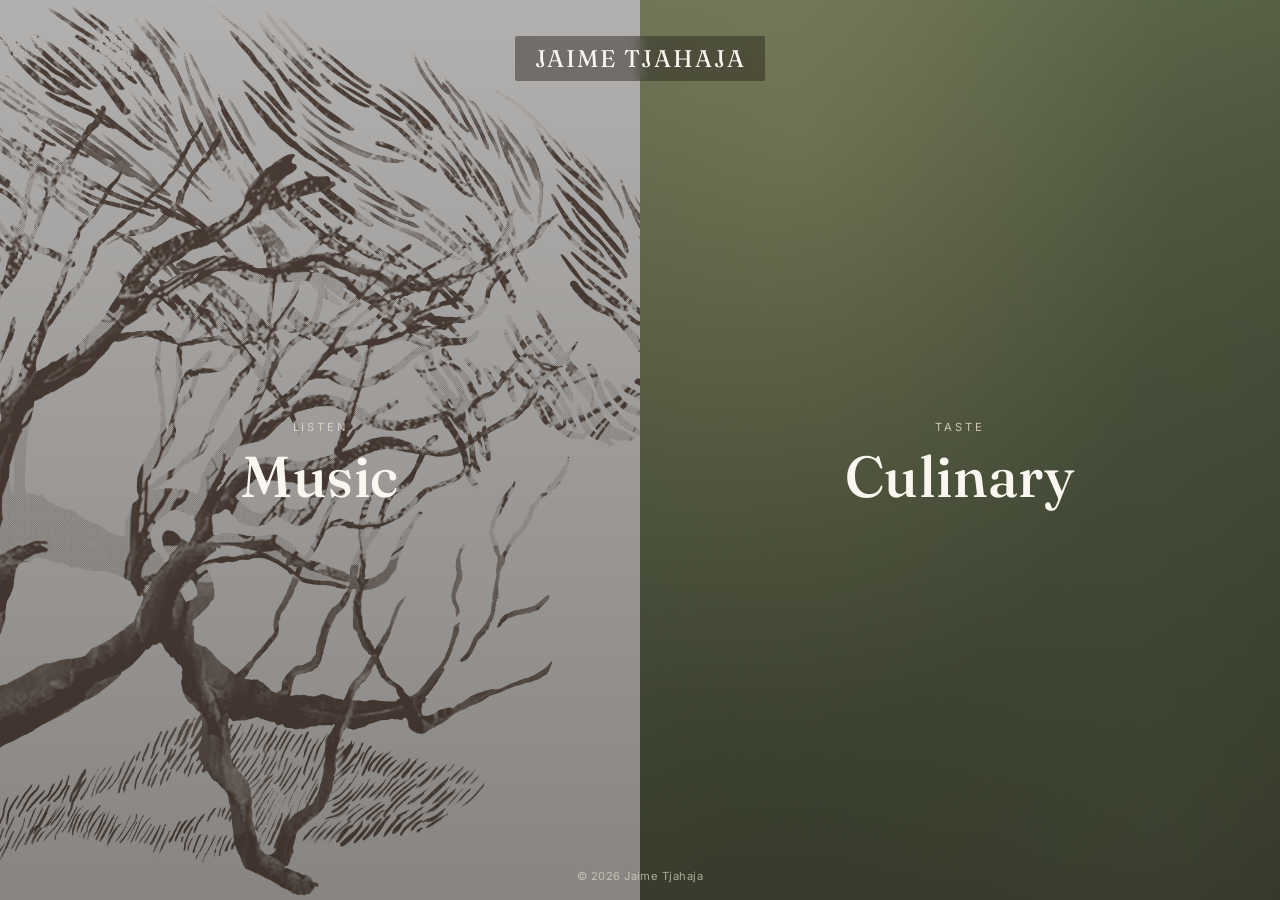
==== index.html @ c0309c94 "Add files via upload" ====
<!DOCTYPE html>
<html lang="en">
<head>
<meta charset="UTF-8">
<meta name="viewport" content="width=device-width, initial-scale=1.0">
<title>Jaime Tjahaja</title>
<meta name="description" content="Jaime Tjahaja — music and culinary work.">
<link rel="preconnect" href="https://fonts.googleapis.com">
<link rel="preconnect" href="https://fonts.gstatic.com" crossorigin>
<link href="https://fonts.googleapis.com/css2?family=Fraunces:opsz,wght@9..144,300;9..144,400;9..144,500;9..144,600&family=Inter:wght@400;500&display=swap" rel="stylesheet">
<link rel="stylesheet" href="assets/style.css">
</head>
<body class="landing">

  <header class="landing-name">
    <h1>Jaime Tjahaja</h1>
  </header>

  <main class="split">
    <a class="split-half music-half" href="music/index.html">
      <img src="images/single-artwork.jpg" alt="" class="split-bg">
      <div class="split-scrim"></div>
      <span class="split-label">
        <span class="split-eyebrow">Listen</span>
        <span class="split-title">Music</span>
      </span>
    </a>

    <a class="split-half culinary-half" href="culinary/index.html">
      <div class="split-bg split-bg-placeholder"></div>
      <div class="split-scrim"></div>
      <span class="split-label">
        <span class="split-eyebrow">Taste</span>
        <span class="split-title">Culinary</span>
      </span>
    </a>
  </main>

  <footer class="landing-footer">
    <span>&copy; 2026 Jaime Tjahaja</span>
  </footer>

</body>
</html>
---- assets/style.css ----
/* ============================================
   Jaime Tjahaja — shared design tokens
   ============================================ */

:root {
  /* Core palette — drawn from the single artwork's sepia ink-wash */
  --umber-deep: #3D332B;
  --umber-mid: #5C4F42;
  --parchment: #EDE7DC;
  --parchment-warm: #E4DBC8;
  --rust: #9C6B4A;
  --rust-bright: #B57A52;

  /* Culinary accent — fresh, warm-neutral counterpoint */
  --sage: #5C6B4E;
  --sage-bright: #748061;
  --cream: #F4F1E8;

  --ink: #25201B;
  --paper: #FAF7F0;

  --font-display: "Fraunces", Georgia, serif;
  --font-body: "Inter", -apple-system, sans-serif;

  --ease: cubic-bezier(0.22, 1, 0.36, 1);
}

* { box-sizing: border-box; }

html { scroll-behavior: smooth; }

body {
  margin: 0;
  font-family: var(--font-body);
  color: var(--ink);
  background: var(--paper);
  -webkit-font-smoothing: antialiased;
}

a { color: inherit; text-decoration: none; }

img { max-width: 100%; display: block; }

/* ============================================
   Landing page — split layout
   ============================================ */

body.landing {
  height: 100vh;
  overflow: hidden;
  display: flex;
  flex-direction: column;
}

.landing-name {
  position: absolute;
  top: 0;
  left: 0;
  right: 0;
  z-index: 10;
  text-align: center;
  padding: 2.25rem 1rem 0;
  pointer-events: none;
}

.landing-name h1 {
  font-family: var(--font-display);
  font-weight: 400;
  font-size: clamp(1.1rem, 2.4vw, 1.5rem);
  letter-spacing: 0.08em;
  color: var(--paper);
  text-transform: uppercase;
  margin: 0;
  display: inline-block;
  padding: 0.5rem 1.25rem;
  background: rgba(37, 32, 27, 0.45);
  backdrop-filter: blur(6px);
  border-radius: 2px;
}

.split {
  flex: 1;
  display: flex;
  min-height: 0;
}

.split-half {
  position: relative;
  flex: 1;
  overflow: hidden;
  display: flex;
  align-items: center;
  justify-content: center;
  transition: flex 0.6s var(--ease);
}

.split-half:hover { flex: 1.15; }

.split-bg {
  position: absolute;
  inset: 0;
  width: 100%;
  height: 100%;
  object-fit: cover;
  transform: scale(1.02);
  transition: transform 0.8s var(--ease);
}

.split-bg-placeholder {
  background:
    radial-gradient(ellipse at 25% 15%, rgba(180, 168, 120, 0.35), transparent 55%),
    radial-gradient(ellipse at 80% 90%, rgba(92, 107, 78, 0.5), transparent 60%),
    linear-gradient(150deg, #707F5C 0%, #4F5C40 55%, #353E2A 100%);
}

.split-half:hover .split-bg { transform: scale(1.08); }

.split-scrim {
  position: absolute;
  inset: 0;
}

.music-half .split-scrim {
  background: linear-gradient(180deg, rgba(37,32,27,0.35) 0%, rgba(37,32,27,0.55) 100%);
}

.culinary-half .split-scrim {
  background: linear-gradient(180deg, rgba(37,32,27,0.15) 0%, rgba(37,32,27,0.45) 100%);
}

.split-label {
  position: relative;
  z-index: 2;
  display: flex;
  flex-direction: column;
  align-items: center;
  gap: 0.4rem;
  margin-top: 2rem;
}

.split-eyebrow {
  font-family: var(--font-body);
  font-size: 0.7rem;
  letter-spacing: 0.25em;
  text-transform: uppercase;
  color: var(--parchment-warm);
  opacity: 0.85;
}

.split-title {
  font-family: var(--font-display);
  font-size: clamp(2rem, 6vw, 3.6rem);
  font-weight: 500;
  color: var(--paper);
  letter-spacing: 0.01em;
}

.landing-footer {
  position: absolute;
  bottom: 0;
  left: 0;
  right: 0;
  z-index: 10;
  text-align: center;
  padding: 1rem;
  pointer-events: none;
}

.landing-footer span {
  font-size: 0.7rem;
  color: var(--parchment-warm);
  opacity: 0.7;
  letter-spacing: 0.04em;
}

@media (max-width: 720px) {
  body.landing { height: auto; min-height: 100vh; overflow: visible; }
  .split { flex-direction: column; }
  .split-half:hover { flex: 1; }
  .landing-name { position: relative; padding: 1.5rem 1rem 0.5rem; background: var(--umber-deep); }
  .landing-name h1 { color: var(--parchment); text-shadow: none; }
  .split-half { min-height: 50vh; }
}

/* ============================================
   Section pages (music / culinary) — shared chrome
   ============================================ */

.site-nav {
  display: flex;
  align-items: center;
  justify-content: space-between;
  padding: 1.5rem 2rem;
  position: sticky;
  top: 0;
  z-index: 100;
}

.site-nav .nav-name {
  font-family: var(--font-display);
  font-size: 1rem;
  letter-spacing: 0.06em;
  text-transform: uppercase;
}

.site-nav .nav-links {
  display: flex;
  gap: 1.75rem;
  font-size: 0.85rem;
  letter-spacing: 0.04em;
}

.site-nav .nav-links a {
  opacity: 0.75;
  transition: opacity 0.2s;
  padding-bottom: 2px;
  border-bottom: 1px solid transparent;
}

.site-nav .nav-links a:hover,
.site-nav .nav-links a.active {
  opacity: 1;
  border-bottom-color: currentColor;
}

.section-footer {
  text-align: center;
  padding: 3rem 1rem 2rem;
  font-size: 0.75rem;
  opacity: 0.55;
  letter-spacing: 0.03em;
}

/* ---- Music theme (dark, atmospheric) ---- */

.theme-music {
  background: var(--umber-deep);
  color: var(--parchment);
}

.theme-music .site-nav {
  background: rgba(61, 51, 43, 0.92);
  backdrop-filter: blur(8px);
  border-bottom: 1px solid rgba(237, 231, 220, 0.1);
}

.theme-music .nav-name,
.theme-music .nav-links a { color: var(--parchment); }

.theme-music a.cta,
.theme-music button.cta {
  background: var(--rust);
  color: var(--parchment);
}

/* ---- Culinary theme (bright, clean) ---- */

.theme-culinary {
  background: var(--cream);
  color: var(--ink);
}

.theme-culinary .site-nav {
  background: rgba(244, 241, 232, 0.92);
  backdrop-filter: blur(8px);
  border-bottom: 1px solid rgba(37, 32, 27, 0.08);
}

.theme-culinary .nav-name,
.theme-culinary .nav-links a { color: var(--ink); }

.theme-culinary a.cta,
.theme-culinary button.cta {
  background: var(--sage);
  color: var(--cream);
}

/* ---- Shared component basics ---- */

.cta {
  display: inline-block;
  padding: 0.85rem 1.75rem;
  border-radius: 2px;
  font-size: 0.85rem;
  letter-spacing: 0.06em;
  text-transform: uppercase;
  border: none;
  cursor: pointer;
  transition: opacity 0.2s, transform 0.2s;
}

.cta:hover { opacity: 0.88; transform: translateY(-1px); }

.divider {
  width: 100%;
  height: 1px;
  margin: 0;
  border: none;
  opacity: 0.15;
}

.theme-music .divider { background: var(--parchment); }
.theme-culinary .divider { background: var(--ink); }
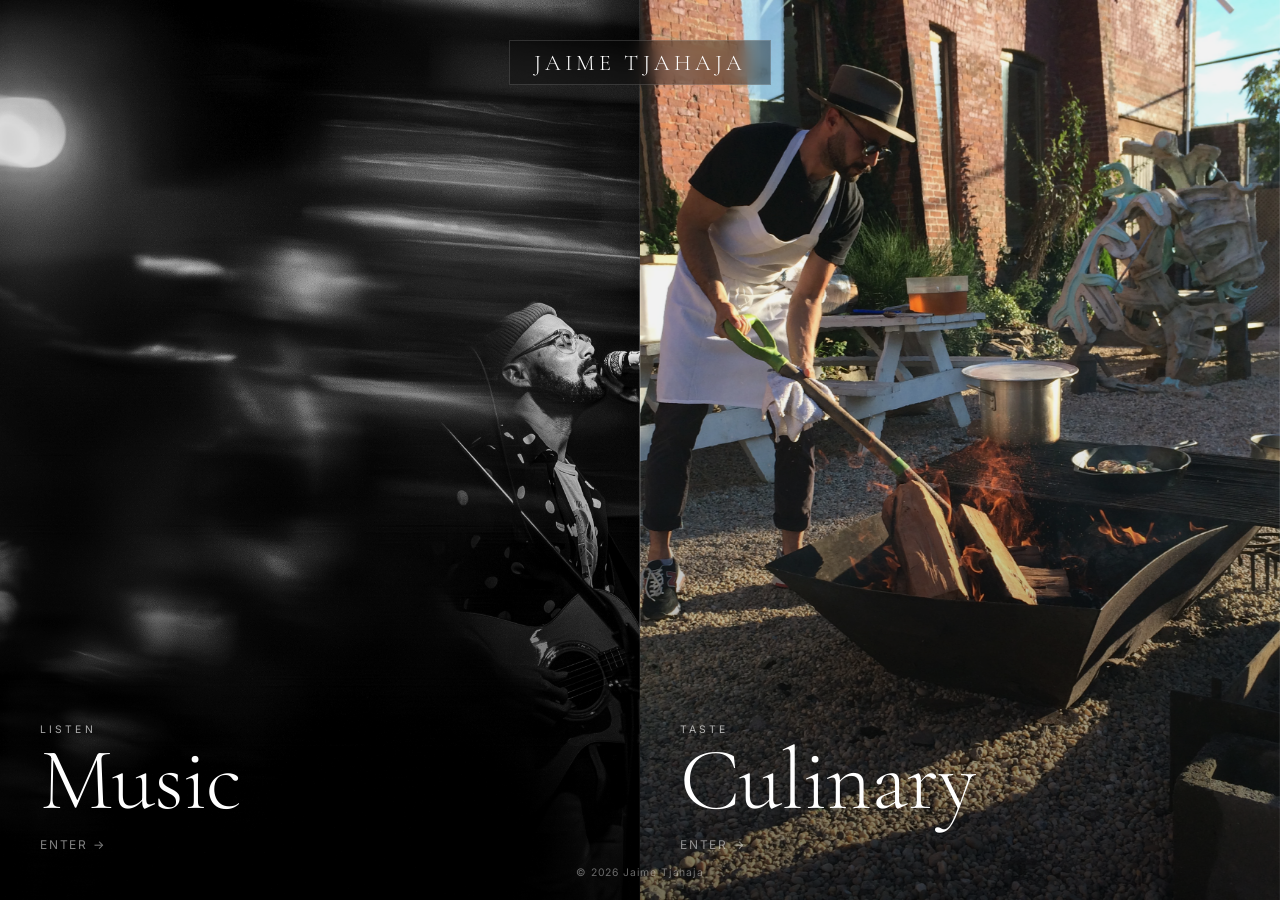
==== commit 49774d90: "Add files via upload" ====
--- a/index.html
+++ b/index.html
@@ -4,36 +4,37 @@
 <meta charset="UTF-8">
 <meta name="viewport" content="width=device-width, initial-scale=1.0">
 <title>Jaime Tjahaja</title>
-<meta name="description" content="Jaime Tjahaja — music and culinary work.">
-<link rel="preconnect" href="https://fonts.googleapis.com">
-<link rel="preconnect" href="https://fonts.gstatic.com" crossorigin>
-<link href="https://fonts.googleapis.com/css2?family=Fraunces:opsz,wght@9..144,300;9..144,400;9..144,500;9..144,600&family=Inter:wght@400;500&display=swap" rel="stylesheet">
+<meta name="description" content="Jaime Tjahaja — songwriter, multi-instrumentalist, and cook. Bay Area.">
 <link rel="stylesheet" href="assets/style.css">
 </head>
 <body class="landing">
 
-  <header class="landing-name">
+  <header class="landing-header">
     <h1>Jaime Tjahaja</h1>
   </header>
 
   <main class="split">
-    <a class="split-half music-half" href="music/index.html">
-      <img src="images/single-artwork.jpg" alt="" class="split-bg">
-      <div class="split-scrim"></div>
-      <span class="split-label">
-        <span class="split-eyebrow">Listen</span>
-        <span class="split-title">Music</span>
-      </span>
+    <a class="split-panel music-panel" href="music/index.html">
+      <img class="panel-bg" src="images/music/live-hero.jpg" alt="Jaime Tjahaja performing live">
+      <div class="panel-scrim"></div>
+      <div class="panel-label">
+        <span class="panel-eyebrow">Listen</span>
+        <span class="panel-title">Music</span>
+        <span class="panel-arrow">Enter &rarr;</span>
+      </div>
     </a>
 
-    <a class="split-half culinary-half" href="culinary/index.html">
-      <div class="split-bg split-bg-placeholder"></div>
-      <div class="split-scrim"></div>
-      <span class="split-label">
-        <span class="split-eyebrow">Taste</span>
-        <span class="split-title">Culinary</span>
-      </span>
+    <a class="split-panel culinary-panel" href="culinary/index.html">
+      <img class="panel-bg" src="images/culinary/fire-cook.jpg" alt="Jaime cooking over an open fire">
+      <div class="panel-scrim"></div>
+      <div class="panel-label">
+        <span class="panel-eyebrow">Taste</span>
+        <span class="panel-title">Culinary</span>
+        <span class="panel-arrow">Enter &rarr;</span>
+      </div>
     </a>
+
+    <div class="panel-divider"></div>
   </main>
 
   <footer class="landing-footer">
--- a/assets/style.css
+++ b/assets/style.css
@@ -1,303 +1,903 @@
 /* ============================================
-   Jaime Tjahaja — shared design tokens
+   Jaime Tjahaja v2 — Reseda-inspired design
+   White base · Bold type · Orange accent
    ============================================ */
 
+@import url('https://fonts.googleapis.com/css2?family=Cormorant+Garamond:ital,wght@0,300;0,400;0,500;0,600;1,300;1,400;1,500&family=Inter:wght@300;400;500&display=swap');
+
 :root {
-  /* Core palette — drawn from the single artwork's sepia ink-wash */
-  --umber-deep: #3D332B;
-  --umber-mid: #5C4F42;
-  --parchment: #EDE7DC;
-  --parchment-warm: #E4DBC8;
-  --rust: #9C6B4A;
-  --rust-bright: #B57A52;
-
-  /* Culinary accent — fresh, warm-neutral counterpoint */
-  --sage: #5C6B4E;
-  --sage-bright: #748061;
-  --cream: #F4F1E8;
-
-  --ink: #25201B;
-  --paper: #FAF7F0;
-
-  --font-display: "Fraunces", Georgia, serif;
-  --font-body: "Inter", -apple-system, sans-serif;
+  --white:   #FFFFFF;
+  --off-white: #F7F5F1;
+  --black:   #0A0A0A;
+  --grey-dark: #1C1C1C;
+  --grey-mid:  #5A5A5A;
+  --grey-light: #E8E6E2;
+  --orange:  #FF4E00;
+  --orange-dim: #CC3E00;
+
+  --font-display: 'Cormorant Garamond', Georgia, serif;
+  --font-body: 'Inter', -apple-system, sans-serif;
 
   --ease: cubic-bezier(0.22, 1, 0.36, 1);
-}
-
-* { box-sizing: border-box; }
-
+  --ease-in: cubic-bezier(0.4, 0, 1, 1);
+}
+
+*, *::before, *::after { box-sizing: border-box; margin: 0; padding: 0; }
 html { scroll-behavior: smooth; }
-
-body {
-  margin: 0;
-  font-family: var(--font-body);
-  color: var(--ink);
-  background: var(--paper);
-  -webkit-font-smoothing: antialiased;
-}
-
+body { font-family: var(--font-body); color: var(--black); background: var(--white); -webkit-font-smoothing: antialiased; }
 a { color: inherit; text-decoration: none; }
-
-img { max-width: 100%; display: block; }
+img { display: block; max-width: 100%; }
 
 /* ============================================
-   Landing page — split layout
+   LANDING — full-screen split
    ============================================ */
 
 body.landing {
-  height: 100vh;
-  overflow: hidden;
-  display: flex;
-  flex-direction: column;
-}
-
-.landing-name {
-  position: absolute;
-  top: 0;
-  left: 0;
-  right: 0;
-  z-index: 10;
-  text-align: center;
-  padding: 2.25rem 1rem 0;
-  pointer-events: none;
-}
-
-.landing-name h1 {
-  font-family: var(--font-display);
-  font-weight: 400;
-  font-size: clamp(1.1rem, 2.4vw, 1.5rem);
-  letter-spacing: 0.08em;
-  color: var(--paper);
-  text-transform: uppercase;
-  margin: 0;
-  display: inline-block;
-  padding: 0.5rem 1.25rem;
-  background: rgba(37, 32, 27, 0.45);
-  backdrop-filter: blur(6px);
-  border-radius: 2px;
-}
-
-.split {
-  flex: 1;
-  display: flex;
-  min-height: 0;
-}
-
-.split-half {
-  position: relative;
-  flex: 1;
-  overflow: hidden;
+  height: 100dvh;
+  display: grid;
+  grid-template-rows: auto 1fr auto;
+  overflow: hidden;
+}
+
+.landing-header {
+  position: absolute;
+  top: 0; left: 0; right: 0;
+  z-index: 20;
   display: flex;
   align-items: center;
   justify-content: center;
-  transition: flex 0.6s var(--ease);
-}
-
-.split-half:hover { flex: 1.15; }
-
-.split-bg {
-  position: absolute;
-  inset: 0;
-  width: 100%;
-  height: 100%;
+  padding: 2.5rem 2rem 0;
+  pointer-events: none;
+}
+
+.landing-header h1 {
+  font-family: var(--font-display);
+  font-weight: 300;
+  font-size: clamp(1.1rem, 2vw, 1.4rem);
+  letter-spacing: 0.18em;
+  text-transform: uppercase;
+  color: var(--white);
+  background: rgba(10,10,10,0.4);
+  backdrop-filter: blur(8px);
+  padding: 0.5rem 1.5rem;
+  border: 1px solid rgba(255,255,255,0.15);
+}
+
+.split {
+  display: grid;
+  grid-template-columns: 1fr 1fr;
+  height: 100dvh;
+}
+
+.split-panel {
+  position: relative;
+  overflow: hidden;
+  display: flex;
+  align-items: flex-end;
+  justify-content: flex-start;
+  cursor: pointer;
+  transition: flex 0.7s var(--ease);
+}
+
+.split-panel img.panel-bg {
+  position: absolute;
+  inset: 0;
+  width: 100%; height: 100%;
   object-fit: cover;
-  transform: scale(1.02);
-  transition: transform 0.8s var(--ease);
-}
-
-.split-bg-placeholder {
-  background:
-    radial-gradient(ellipse at 25% 15%, rgba(180, 168, 120, 0.35), transparent 55%),
-    radial-gradient(ellipse at 80% 90%, rgba(92, 107, 78, 0.5), transparent 60%),
-    linear-gradient(150deg, #707F5C 0%, #4F5C40 55%, #353E2A 100%);
-}
-
-.split-half:hover .split-bg { transform: scale(1.08); }
-
-.split-scrim {
-  position: absolute;
-  inset: 0;
-}
-
-.music-half .split-scrim {
-  background: linear-gradient(180deg, rgba(37,32,27,0.35) 0%, rgba(37,32,27,0.55) 100%);
-}
-
-.culinary-half .split-scrim {
-  background: linear-gradient(180deg, rgba(37,32,27,0.15) 0%, rgba(37,32,27,0.45) 100%);
-}
-
-.split-label {
+  transition: transform 0.9s var(--ease);
+  will-change: transform;
+}
+
+.split-panel:hover img.panel-bg { transform: scale(1.04); }
+
+.panel-scrim {
+  position: absolute;
+  inset: 0;
+  transition: opacity 0.4s;
+}
+
+.music-panel .panel-scrim {
+  background: linear-gradient(to top, rgba(0,0,0,0.75) 0%, rgba(0,0,0,0.1) 60%);
+}
+
+.culinary-panel .panel-scrim {
+  background: linear-gradient(to top, rgba(0,0,0,0.55) 0%, rgba(0,0,0,0.05) 55%);
+}
+
+.panel-label {
   position: relative;
   z-index: 2;
+  padding: 3rem 2.5rem;
   display: flex;
   flex-direction: column;
+  gap: 0.3rem;
+}
+
+.panel-eyebrow {
+  font-family: var(--font-body);
+  font-size: 0.65rem;
+  font-weight: 400;
+  letter-spacing: 0.3em;
+  text-transform: uppercase;
+  color: rgba(255,255,255,0.65);
+}
+
+.panel-title {
+  font-family: var(--font-display);
+  font-size: clamp(3rem, 7vw, 5.5rem);
+  font-weight: 300;
+  color: var(--white);
+  line-height: 0.9;
+  letter-spacing: -0.01em;
+  transition: color 0.3s;
+}
+
+.music-panel:hover .panel-title { color: var(--orange); }
+
+.panel-arrow {
+  font-size: 0.75rem;
+  color: rgba(255,255,255,0.5);
+  letter-spacing: 0.15em;
+  text-transform: uppercase;
+  margin-top: 0.75rem;
+  display: flex;
   align-items: center;
-  gap: 0.4rem;
-  margin-top: 2rem;
-}
-
-.split-eyebrow {
-  font-family: var(--font-body);
-  font-size: 0.7rem;
-  letter-spacing: 0.25em;
-  text-transform: uppercase;
-  color: var(--parchment-warm);
-  opacity: 0.85;
-}
-
-.split-title {
-  font-family: var(--font-display);
-  font-size: clamp(2rem, 6vw, 3.6rem);
-  font-weight: 500;
-  color: var(--paper);
-  letter-spacing: 0.01em;
+  gap: 0.5rem;
+  transition: gap 0.3s var(--ease), color 0.3s;
+}
+
+.split-panel:hover .panel-arrow {
+  gap: 0.9rem;
+  color: rgba(255,255,255,0.85);
+}
+
+.panel-divider {
+  position: absolute;
+  left: 50%;
+  top: 50%;
+  transform: translate(-50%, -50%);
+  z-index: 10;
+  width: 1px;
+  height: 40%;
+  background: rgba(255,255,255,0.25);
+  pointer-events: none;
 }
 
 .landing-footer {
   position: absolute;
-  bottom: 0;
-  left: 0;
-  right: 0;
-  z-index: 10;
+  bottom: 0; left: 0; right: 0;
+  z-index: 20;
   text-align: center;
-  padding: 1rem;
+  padding: 1.25rem;
   pointer-events: none;
 }
 
 .landing-footer span {
-  font-size: 0.7rem;
-  color: var(--parchment-warm);
-  opacity: 0.7;
-  letter-spacing: 0.04em;
-}
-
-@media (max-width: 720px) {
-  body.landing { height: auto; min-height: 100vh; overflow: visible; }
-  .split { flex-direction: column; }
-  .split-half:hover { flex: 1; }
-  .landing-name { position: relative; padding: 1.5rem 1rem 0.5rem; background: var(--umber-deep); }
-  .landing-name h1 { color: var(--parchment); text-shadow: none; }
-  .split-half { min-height: 50vh; }
+  font-size: 0.65rem;
+  letter-spacing: 0.08em;
+  color: rgba(255,255,255,0.4);
+}
+
+@media (max-width: 680px) {
+  body.landing { height: auto; min-height: 100dvh; overflow: auto; }
+  .split { grid-template-columns: 1fr; grid-template-rows: 50dvh 50dvh; height: 100dvh; }
+  .panel-divider { display: none; }
+  .landing-header { position: relative; background: var(--black); padding: 1.5rem 1rem; }
+  .landing-header h1 { background: none; border: none; font-size: 1rem; }
+  .panel-title { font-size: clamp(2.5rem, 12vw, 3.5rem); }
+  .panel-label { padding: 2rem 1.5rem; }
 }
 
 /* ============================================
-   Section pages (music / culinary) — shared chrome
+   SHARED NAV
    ============================================ */
 
 .site-nav {
-  display: flex;
-  align-items: center;
-  justify-content: space-between;
-  padding: 1.5rem 2rem;
   position: sticky;
   top: 0;
   z-index: 100;
-}
-
-.site-nav .nav-name {
-  font-family: var(--font-display);
-  font-size: 1rem;
-  letter-spacing: 0.06em;
-  text-transform: uppercase;
-}
-
-.site-nav .nav-links {
-  display: flex;
-  gap: 1.75rem;
-  font-size: 0.85rem;
-  letter-spacing: 0.04em;
-}
-
-.site-nav .nav-links a {
-  opacity: 0.75;
+  display: flex;
+  align-items: center;
+  justify-content: space-between;
+  padding: 1.25rem 2.5rem;
+  backdrop-filter: blur(12px);
+}
+
+.nav-wordmark {
+  font-family: var(--font-display);
+  font-weight: 300;
+  font-size: 1.05rem;
+  letter-spacing: 0.1em;
+  text-transform: uppercase;
+}
+
+.nav-links {
+  display: flex;
+  gap: 2rem;
+  list-style: none;
+}
+
+.nav-links a {
+  font-size: 0.75rem;
+  letter-spacing: 0.1em;
+  text-transform: uppercase;
+  opacity: 0.6;
   transition: opacity 0.2s;
   padding-bottom: 2px;
   border-bottom: 1px solid transparent;
-}
-
-.site-nav .nav-links a:hover,
-.site-nav .nav-links a.active {
-  opacity: 1;
-  border-bottom-color: currentColor;
-}
-
-.section-footer {
+  transition: opacity 0.2s, border-color 0.2s;
+}
+
+.nav-links a:hover,
+.nav-links a.active { opacity: 1; }
+
+/* Music nav — dark */
+.theme-music .site-nav {
+  background: rgba(10,10,10,0.88);
+  border-bottom: 1px solid rgba(255,255,255,0.07);
+  color: var(--white);
+}
+.theme-music .nav-links a.active { border-bottom-color: var(--orange); }
+
+/* Culinary nav — light */
+.theme-culinary .site-nav {
+  background: rgba(247,245,241,0.92);
+  border-bottom: 1px solid rgba(10,10,10,0.08);
+  color: var(--black);
+}
+.theme-culinary .nav-links a.active { border-bottom-color: var(--black); }
+
+/* ============================================
+   MUSIC — HOMEPAGE
+   ============================================ */
+
+body.theme-music {
+  background: var(--black);
+  color: var(--white);
+}
+
+/* Hero — full bleed with large type overlay */
+.music-hero {
+  position: relative;
+  height: 88vh;
+  min-height: 560px;
+  overflow: hidden;
+  display: flex;
+  align-items: flex-end;
+}
+
+.music-hero img {
+  position: absolute;
+  inset: 0;
+  width: 100%; height: 100%;
+  object-fit: cover;
+  object-position: center 30%;
+}
+
+.music-hero::after {
+  content: '';
+  position: absolute;
+  inset: 0;
+  background: linear-gradient(
+    to top,
+    rgba(0,0,0,0.9) 0%,
+    rgba(0,0,0,0.3) 50%,
+    rgba(0,0,0,0.05) 100%
+  );
+}
+
+.music-hero-content {
+  position: relative;
+  z-index: 2;
+  padding: 3.5rem 2.5rem 4rem;
+  width: 100%;
+  max-width: 900px;
+}
+
+.hero-eyebrow {
+  font-size: 0.7rem;
+  letter-spacing: 0.28em;
+  text-transform: uppercase;
+  color: var(--orange);
+  margin-bottom: 1rem;
+}
+
+.hero-name {
+  font-family: var(--font-display);
+  font-size: clamp(3.5rem, 9vw, 8rem);
+  font-weight: 300;
+  line-height: 0.92;
+  letter-spacing: -0.02em;
+  color: var(--white);
+  margin-bottom: 1.5rem;
+}
+
+.hero-sub {
+  font-size: 0.9rem;
+  color: rgba(255,255,255,0.65);
+  line-height: 1.6;
+  max-width: 440px;
+  margin-bottom: 2rem;
+}
+
+/* Single release band */
+.single-band {
+  display: grid;
+  grid-template-columns: 1fr 2fr;
+  gap: 0;
+  border-top: 1px solid rgba(255,255,255,0.1);
+  border-bottom: 1px solid rgba(255,255,255,0.1);
+  margin: 0;
+}
+
+.single-artwork {
+  position: relative;
+  aspect-ratio: 1;
+  overflow: hidden;
+  background: var(--grey-dark);
+}
+
+.single-artwork img {
+  width: 100%; height: 100%;
+  object-fit: cover;
+  transition: transform 0.7s var(--ease);
+}
+
+.single-artwork:hover img { transform: scale(1.03); }
+
+.single-info {
+  padding: 3.5rem 3rem;
+  display: flex;
+  flex-direction: column;
+  justify-content: center;
+  border-left: 1px solid rgba(255,255,255,0.1);
+}
+
+.single-label {
+  font-size: 0.65rem;
+  letter-spacing: 0.3em;
+  text-transform: uppercase;
+  color: var(--orange);
+  margin-bottom: 1rem;
+}
+
+.single-title {
+  font-family: var(--font-display);
+  font-size: clamp(2rem, 4vw, 3.5rem);
+  font-weight: 300;
+  line-height: 1;
+  margin-bottom: 1rem;
+  letter-spacing: -0.01em;
+}
+
+.single-desc {
+  font-size: 0.88rem;
+  line-height: 1.7;
+  color: rgba(255,255,255,0.6);
+  max-width: 400px;
+  margin-bottom: 2rem;
+}
+
+.stream-links {
+  display: flex;
+  flex-wrap: wrap;
+  gap: 0.6rem;
+  margin-bottom: 2rem;
+}
+
+.stream-link {
+  font-size: 0.7rem;
+  letter-spacing: 0.1em;
+  text-transform: uppercase;
+  padding: 0.6rem 1.2rem;
+  border: 1px solid rgba(255,255,255,0.2);
+  transition: border-color 0.2s, color 0.2s;
+}
+
+.stream-link:hover { border-color: var(--orange); color: var(--orange); }
+
+.exclusive-cta {
+  display: inline-flex;
+  align-items: center;
+  gap: 0.75rem;
+  font-size: 0.7rem;
+  letter-spacing: 0.15em;
+  text-transform: uppercase;
+  color: var(--orange);
+  border-bottom: 1px solid var(--orange);
+  padding-bottom: 2px;
+  transition: gap 0.3s var(--ease);
+}
+
+.exclusive-cta:hover { gap: 1.1rem; }
+
+/* Photo grid */
+.photo-grid {
+  display: grid;
+  grid-template-columns: 2fr 1fr 1fr;
+  grid-template-rows: 300px 300px;
+  gap: 3px;
+}
+
+.photo-grid-item {
+  overflow: hidden;
+  background: var(--grey-dark);
+}
+
+.photo-grid-item img {
+  width: 100%; height: 100%;
+  object-fit: cover;
+  transition: transform 0.7s var(--ease);
+  filter: grayscale(100%);
+}
+
+.photo-grid-item:hover img { transform: scale(1.05); filter: grayscale(60%); }
+.photo-grid-item.span-col { grid-column: span 1; grid-row: span 2; }
+
+/* Shows / upcoming */
+.shows-section {
+  padding: 5rem 2.5rem;
+  max-width: 860px;
+  margin: 0 auto;
+}
+
+.section-heading {
+  font-family: var(--font-display);
+  font-size: clamp(2rem, 4vw, 3rem);
+  font-weight: 300;
+  letter-spacing: -0.01em;
+  margin-bottom: 2.5rem;
+}
+
+.show-row {
+  display: grid;
+  grid-template-columns: 80px 1fr auto;
+  align-items: center;
+  gap: 2rem;
+  padding: 1.5rem 0;
+  border-bottom: 1px solid rgba(255,255,255,0.08);
+}
+
+.show-date {
+  font-family: var(--font-display);
+  font-size: 1.1rem;
+  font-weight: 300;
+  opacity: 0.5;
+}
+
+.show-info { }
+.show-venue { font-size: 0.9rem; font-weight: 500; margin-bottom: 0.2rem; }
+.show-location { font-size: 0.8rem; opacity: 0.5; letter-spacing: 0.04em; }
+
+.show-tag {
+  font-size: 0.65rem;
+  letter-spacing: 0.12em;
+  text-transform: uppercase;
+  color: var(--orange);
+  border: 1px solid var(--orange);
+  padding: 0.35rem 0.75rem;
+  white-space: nowrap;
+}
+
+/* About strip */
+.about-strip {
+  display: grid;
+  grid-template-columns: 1fr 1fr;
+  border-top: 1px solid rgba(255,255,255,0.08);
+}
+
+.about-image {
+  position: relative;
+  aspect-ratio: 3/4;
+  overflow: hidden;
+}
+
+.about-image img {
+  width: 100%; height: 100%;
+  object-fit: cover;
+  object-position: center top;
+  filter: grayscale(100%);
+}
+
+.about-text {
+  padding: 4rem 3rem;
+  display: flex;
+  flex-direction: column;
+  justify-content: center;
+  border-left: 1px solid rgba(255,255,255,0.08);
+}
+
+.about-text .section-heading { margin-bottom: 1.5rem; }
+
+.about-body {
+  font-size: 0.95rem;
+  line-height: 1.8;
+  color: rgba(255,255,255,0.7);
+  margin-bottom: 2rem;
+}
+
+/* Buttons / CTAs */
+.btn {
+  display: inline-block;
+  font-size: 0.72rem;
+  letter-spacing: 0.15em;
+  text-transform: uppercase;
+  padding: 0.9rem 2rem;
+  border: 1px solid currentColor;
+  transition: background 0.25s, color 0.25s;
+  cursor: pointer;
+}
+
+.btn-orange { color: var(--orange); border-color: var(--orange); }
+.btn-orange:hover { background: var(--orange); color: var(--white); }
+.btn-white { color: var(--white); border-color: var(--white); }
+.btn-white:hover { background: var(--white); color: var(--black); }
+
+/* Footer */
+.site-footer {
   text-align: center;
-  padding: 3rem 1rem 2rem;
-  font-size: 0.75rem;
-  opacity: 0.55;
-  letter-spacing: 0.03em;
-}
-
-/* ---- Music theme (dark, atmospheric) ---- */
-
-.theme-music {
-  background: var(--umber-deep);
-  color: var(--parchment);
-}
-
-.theme-music .site-nav {
-  background: rgba(61, 51, 43, 0.92);
-  backdrop-filter: blur(8px);
-  border-bottom: 1px solid rgba(237, 231, 220, 0.1);
-}
-
-.theme-music .nav-name,
-.theme-music .nav-links a { color: var(--parchment); }
-
-.theme-music a.cta,
-.theme-music button.cta {
-  background: var(--rust);
-  color: var(--parchment);
-}
-
-/* ---- Culinary theme (bright, clean) ---- */
-
-.theme-culinary {
-  background: var(--cream);
-  color: var(--ink);
-}
-
-.theme-culinary .site-nav {
-  background: rgba(244, 241, 232, 0.92);
-  backdrop-filter: blur(8px);
-  border-bottom: 1px solid rgba(37, 32, 27, 0.08);
-}
-
-.theme-culinary .nav-name,
-.theme-culinary .nav-links a { color: var(--ink); }
-
-.theme-culinary a.cta,
-.theme-culinary button.cta {
-  background: var(--sage);
-  color: var(--cream);
-}
-
-/* ---- Shared component basics ---- */
-
-.cta {
-  display: inline-block;
-  padding: 0.85rem 1.75rem;
-  border-radius: 2px;
-  font-size: 0.85rem;
+  padding: 2.5rem 1rem;
+  font-size: 0.68rem;
   letter-spacing: 0.06em;
-  text-transform: uppercase;
-  border: none;
-  cursor: pointer;
-  transition: opacity 0.2s, transform 0.2s;
-}
-
-.cta:hover { opacity: 0.88; transform: translateY(-1px); }
-
-.divider {
+  opacity: 0.35;
+  border-top: 1px solid rgba(255,255,255,0.06);
+}
+
+/* ============================================
+   CULINARY
+   ============================================ */
+
+body.theme-culinary {
+  background: var(--white);
+  color: var(--black);
+}
+
+.culinary-hero {
+  position: relative;
+  height: 85vh;
+  min-height: 520px;
+  overflow: hidden;
+  display: flex;
+  align-items: flex-end;
+}
+
+.culinary-hero img {
+  position: absolute;
+  inset: 0;
+  width: 100%; height: 100%;
+  object-fit: cover;
+  object-position: center 40%;
+}
+
+.culinary-hero::after {
+  content: '';
+  position: absolute;
+  inset: 0;
+  background: linear-gradient(to top, rgba(0,0,0,0.65) 0%, rgba(0,0,0,0.0) 55%);
+}
+
+.culinary-hero-content {
+  position: relative;
+  z-index: 2;
+  padding: 3rem 2.5rem 4rem;
+  color: var(--white);
+}
+
+.culinary-hero-content .hero-name {
+  color: var(--white);
+  font-size: clamp(2.5rem, 7vw, 6rem);
+}
+
+/* Asymmetric gallery — Reseda style */
+.culinary-gallery {
+  display: grid;
+  grid-template-columns: 1fr 1fr;
+  grid-template-rows: auto;
+  gap: 3px;
+  background: var(--grey-light);
+}
+
+.gallery-item {
+  position: relative;
+  overflow: hidden;
+  background: var(--grey-light);
+}
+
+.gallery-item img {
+  width: 100%; height: 100%;
+  object-fit: cover;
+  transition: transform 0.7s var(--ease);
+  display: block;
+}
+
+.gallery-item:hover img { transform: scale(1.03); }
+
+.gallery-item.tall { aspect-ratio: 3/4; }
+.gallery-item.wide { aspect-ratio: 16/9; grid-column: span 2; }
+.gallery-item.square { aspect-ratio: 1; }
+
+.gallery-caption {
+  position: absolute;
+  bottom: 0; left: 0; right: 0;
+  padding: 1rem 1.25rem;
+  background: linear-gradient(to top, rgba(0,0,0,0.5), transparent);
+  color: var(--white);
+  font-size: 0.72rem;
+  letter-spacing: 0.08em;
+  text-transform: uppercase;
+  opacity: 0;
+  transition: opacity 0.3s;
+}
+
+.gallery-item:hover .gallery-caption { opacity: 1; }
+
+/* Culinary about / text sections */
+.culinary-intro {
+  max-width: 760px;
+  margin: 0 auto;
+  padding: 5rem 2.5rem;
+  text-align: center;
+}
+
+.culinary-intro .section-heading {
+  font-family: var(--font-display);
+  font-size: clamp(2rem, 4vw, 3rem);
+  font-weight: 300;
+  letter-spacing: -0.01em;
+  margin-bottom: 1.5rem;
+  color: var(--black);
+}
+
+.culinary-intro p {
+  font-size: 1rem;
+  line-height: 1.8;
+  color: var(--grey-mid);
+  max-width: 540px;
+  margin: 0 auto 2rem;
+}
+
+/* Services / inquiry */
+.culinary-services {
+  display: grid;
+  grid-template-columns: 1fr 1fr;
+  border-top: 1px solid var(--grey-light);
+}
+
+.service-item {
+  padding: 3.5rem 2.5rem;
+  border-right: 1px solid var(--grey-light);
+  border-bottom: 1px solid var(--grey-light);
+}
+
+.service-item:nth-child(even) { border-right: none; }
+
+.service-num {
+  font-family: var(--font-display);
+  font-size: 3rem;
+  font-weight: 300;
+  color: var(--grey-light);
+  margin-bottom: 1rem;
+  line-height: 1;
+}
+
+.service-title {
+  font-family: var(--font-display);
+  font-size: 1.4rem;
+  font-weight: 400;
+  margin-bottom: 0.75rem;
+}
+
+.service-desc {
+  font-size: 0.88rem;
+  line-height: 1.7;
+  color: var(--grey-mid);
+}
+
+/* Culinary footer CTA */
+.culinary-contact {
+  padding: 6rem 2.5rem;
+  text-align: center;
+  background: var(--off-white);
+}
+
+.culinary-contact .section-heading { color: var(--black); margin-bottom: 1rem; }
+.culinary-contact p { color: var(--grey-mid); font-size: 0.95rem; margin-bottom: 2.5rem; }
+
+.btn-black { color: var(--black); border-color: var(--black); }
+.btn-black:hover { background: var(--black); color: var(--white); }
+
+.theme-culinary .site-footer {
+  border-top-color: var(--grey-light);
+  color: var(--grey-mid);
+}
+
+/* ============================================
+   EXCLUSIVE / PASSWORD GATE
+   ============================================ */
+
+.gate-screen {
+  min-height: 100dvh;
+  display: flex;
+  align-items: center;
+  justify-content: center;
+  position: relative;
+  padding: 2rem;
+  overflow: hidden;
+}
+
+.gate-bg {
+  position: absolute;
+  inset: 0;
+  width: 100%; height: 100%;
+  object-fit: cover;
+  filter: grayscale(30%);
+}
+
+.gate-screen::after {
+  content: '';
+  position: absolute;
+  inset: 0;
+  background: rgba(10,10,10,0.82);
+}
+
+.gate-box {
+  position: relative;
+  z-index: 2;
+  max-width: 420px;
   width: 100%;
-  height: 1px;
-  margin: 0;
-  border: none;
-  opacity: 0.15;
-}
-
-.theme-music .divider { background: var(--parchment); }
-.theme-culinary .divider { background: var(--ink); }
+  text-align: center;
+}
+
+.gate-box .hero-eyebrow { margin-bottom: 1.5rem; }
+
+.gate-box h1 {
+  font-family: var(--font-display);
+  font-size: clamp(2rem, 5vw, 3rem);
+  font-weight: 300;
+  color: var(--white);
+  margin-bottom: 0.75rem;
+  line-height: 1;
+}
+
+.gate-box p {
+  font-size: 0.88rem;
+  color: rgba(255,255,255,0.55);
+  line-height: 1.6;
+  margin-bottom: 2.5rem;
+}
+
+.gate-input {
+  width: 100%;
+  background: rgba(255,255,255,0.05);
+  border: 1px solid rgba(255,255,255,0.15);
+  color: var(--white);
+  font-size: 1rem;
+  letter-spacing: 0.08em;
+  padding: 1rem;
+  text-align: center;
+  margin-bottom: 0.75rem;
+  transition: border-color 0.2s;
+}
+
+.gate-input:focus { outline: none; border-color: var(--orange); }
+.gate-input::placeholder { color: rgba(255,255,255,0.25); }
+
+.gate-error {
+  font-size: 0.78rem;
+  color: var(--orange);
+  min-height: 1.2em;
+  margin-bottom: 0.75rem;
+}
+
+#release-content { display: none; }
+#release-content.unlocked { display: block; }
+
+/* Release content blocks */
+.release-hero {
+  position: relative;
+  height: 60vh;
+  overflow: hidden;
+  display: flex;
+  align-items: flex-end;
+}
+
+.release-hero img {
+  position: absolute;
+  inset: 0;
+  width: 100%; height: 100%;
+  object-fit: cover;
+}
+
+.release-hero::after {
+  content: '';
+  position: absolute;
+  inset: 0;
+  background: linear-gradient(to top, rgba(0,0,0,0.88) 0%, transparent 60%);
+}
+
+.release-hero-content {
+  position: relative;
+  z-index: 2;
+  padding: 2.5rem 2.5rem 3rem;
+}
+
+.release-block {
+  max-width: 760px;
+  margin: 0 auto;
+  padding: 4rem 2.5rem;
+  border-bottom: 1px solid rgba(255,255,255,0.07);
+}
+
+.release-block h2 {
+  font-family: var(--font-display);
+  font-size: 1.8rem;
+  font-weight: 300;
+  margin-bottom: 1.5rem;
+}
+
+.video-frame {
+  width: 100%;
+  aspect-ratio: 16/9;
+  background: var(--grey-dark);
+  position: relative;
+  overflow: hidden;
+}
+
+.video-frame iframe,
+.video-frame video {
+  position: absolute;
+  inset: 0;
+  width: 100%; height: 100%;
+  border: 0;
+}
+
+.video-placeholder {
+  position: absolute;
+  inset: 0;
+  display: flex;
+  align-items: center;
+  justify-content: center;
+  color: rgba(255,255,255,0.25);
+  font-size: 0.8rem;
+  letter-spacing: 0.1em;
+  text-transform: uppercase;
+}
+
+audio { width: 100%; margin-top: 0.5rem; }
+
+.journal-text, .lyrics-text {
+  font-size: 1rem;
+  line-height: 1.9;
+  color: rgba(255,255,255,0.8);
+}
+
+.journal-text p { margin-bottom: 1.25em; }
+.lyrics-text { white-space: pre-line; }
+
+/* ============================================
+   RESPONSIVE
+   ============================================ */
+
+@media (max-width: 900px) {
+  .single-band { grid-template-columns: 1fr; }
+  .single-artwork { aspect-ratio: 16/9; }
+  .single-info { border-left: none; border-top: 1px solid rgba(255,255,255,0.1); padding: 2.5rem 1.5rem; }
+  .about-strip { grid-template-columns: 1fr; }
+  .about-text { border-left: none; border-top: 1px solid rgba(255,255,255,0.08); padding: 3rem 1.5rem; }
+  .culinary-services { grid-template-columns: 1fr; }
+  .service-item { border-right: none; }
+  .photo-grid { grid-template-columns: 1fr 1fr; grid-template-rows: auto; }
+  .photo-grid-item.span-col { grid-row: span 1; }
+}
+
+@media (max-width: 600px) {
+  .site-nav { padding: 1rem 1.25rem; }
+  .nav-links { gap: 1.25rem; }
+  .music-hero-content, .culinary-hero-content { padding: 2rem 1.25rem 3rem; }
+  .shows-section, .release-block, .culinary-intro { padding-left: 1.25rem; padding-right: 1.25rem; }
+  .show-row { grid-template-columns: 60px 1fr; }
+  .show-tag { display: none; }
+  .photo-grid { grid-template-columns: 1fr; grid-template-rows: auto; }
+  .culinary-gallery { grid-template-columns: 1fr; }
+  .gallery-item.wide { grid-column: span 1; }
+}
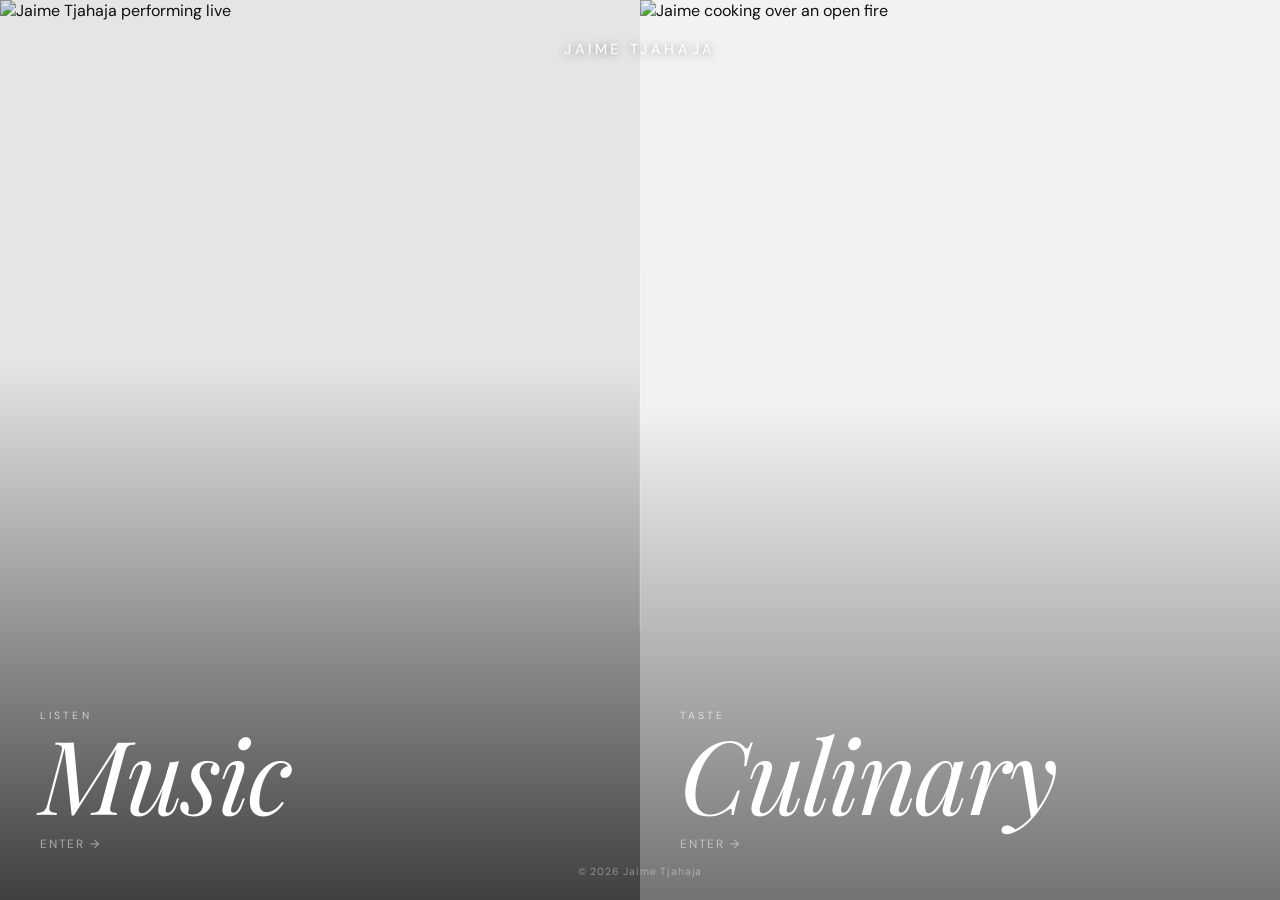
==== commit c0f2c340: "Add files via upload" ====
--- a/index.html
+++ b/index.html
@@ -6,6 +6,7 @@
 <title>Jaime Tjahaja</title>
 <meta name="description" content="Jaime Tjahaja — songwriter, multi-instrumentalist, and cook. Bay Area.">
 <link rel="stylesheet" href="assets/style.css">
+<link rel="icon" type="image/x-icon" href="assets/favicon.ico">
 </head>
 <body class="landing">
 
--- a/assets/style.css
+++ b/assets/style.css
@@ -1,22 +1,23 @@
 /* ============================================
    Jaime Tjahaja v2 — Reseda-inspired design
-   White base · Bold type · Orange accent
+   White base · Thin editorial serif · Orange accent
    ============================================ */
 
-@import url('https://fonts.googleapis.com/css2?family=Cormorant+Garamond:ital,wght@0,300;0,400;0,500;0,600;1,300;1,400;1,500&family=Inter:wght@300;400;500&display=swap');
+@import url('https://fonts.googleapis.com/css2?family=Playfair+Display:ital,wght@0,400;0,500;0,600;1,400;1,500&family=DM+Sans:wght@300;400;500&display=swap');
 
 :root {
   --white:   #FFFFFF;
-  --off-white: #F7F5F1;
-  --black:   #0A0A0A;
+  --off-white: #F9F8F6;
+  --black:   #111111;
   --grey-dark: #1C1C1C;
-  --grey-mid:  #5A5A5A;
-  --grey-light: #E8E6E2;
+  --grey-mid:  #888888;
+  --grey-light: #E5E5E5;
+  --grey-rule: #DEDEDE;
   --orange:  #FF4E00;
   --orange-dim: #CC3E00;
 
-  --font-display: 'Cormorant Garamond', Georgia, serif;
-  --font-body: 'Inter', -apple-system, sans-serif;
+  --font-display: 'Playfair Display', Georgia, serif;
+  --font-body: 'DM Sans', -apple-system, sans-serif;
 
   --ease: cubic-bezier(0.22, 1, 0.36, 1);
   --ease-in: cubic-bezier(0.4, 0, 1, 1);
@@ -51,16 +52,14 @@
 }
 
 .landing-header h1 {
-  font-family: var(--font-display);
-  font-weight: 300;
-  font-size: clamp(1.1rem, 2vw, 1.4rem);
-  letter-spacing: 0.18em;
+  font-family: var(--font-body);
+  font-weight: 400;
+  font-size: clamp(0.75rem, 1.4vw, 0.9rem);
+  letter-spacing: 0.25em;
   text-transform: uppercase;
   color: var(--white);
-  background: rgba(10,10,10,0.4);
-  backdrop-filter: blur(8px);
-  padding: 0.5rem 1.5rem;
-  border: 1px solid rgba(255,255,255,0.15);
+  text-shadow: 0 1px 8px rgba(0,0,0,0.5);
+  margin: 0;
 }
 
 .split {
@@ -124,11 +123,12 @@
 
 .panel-title {
   font-family: var(--font-display);
-  font-size: clamp(3rem, 7vw, 5.5rem);
-  font-weight: 300;
+  font-size: clamp(3.5rem, 8vw, 7rem);
+  font-weight: 400;
+  font-style: italic;
   color: var(--white);
   line-height: 0.9;
-  letter-spacing: -0.01em;
+  letter-spacing: -0.02em;
   transition: color 0.3s;
 }
 
@@ -199,29 +199,31 @@
   display: flex;
   align-items: center;
   justify-content: space-between;
-  padding: 1.25rem 2.5rem;
+  padding: 1.5rem 2.5rem;
   backdrop-filter: blur(12px);
 }
 
 .nav-wordmark {
-  font-family: var(--font-display);
-  font-weight: 300;
-  font-size: 1.05rem;
-  letter-spacing: 0.1em;
+  font-family: var(--font-body);
+  font-weight: 400;
+  font-size: 0.75rem;
+  letter-spacing: 0.18em;
   text-transform: uppercase;
 }
 
 .nav-links {
   display: flex;
-  gap: 2rem;
+  gap: 2.5rem;
   list-style: none;
 }
 
 .nav-links a {
-  font-size: 0.75rem;
-  letter-spacing: 0.1em;
-  text-transform: uppercase;
-  opacity: 0.6;
+  font-family: var(--font-body);
+  font-size: 0.72rem;
+  font-weight: 400;
+  letter-spacing: 0.15em;
+  text-transform: uppercase;
+  opacity: 0.55;
   transition: opacity 0.2s;
   padding-bottom: 2px;
   border-bottom: 1px solid transparent;
@@ -234,15 +236,15 @@
 /* Music nav — dark */
 .theme-music .site-nav {
   background: rgba(10,10,10,0.88);
-  border-bottom: 1px solid rgba(255,255,255,0.07);
+  border-bottom: 1px solid rgba(255,255,255,0.06);
   color: var(--white);
 }
 .theme-music .nav-links a.active { border-bottom-color: var(--orange); }
 
 /* Culinary nav — light */
 .theme-culinary .site-nav {
-  background: rgba(247,245,241,0.92);
-  border-bottom: 1px solid rgba(10,10,10,0.08);
+  background: rgba(255,255,255,0.95);
+  border-bottom: 1px solid var(--grey-rule);
   color: var(--black);
 }
 .theme-culinary .nav-links a.active { border-bottom-color: var(--black); }
@@ -295,29 +297,34 @@
 }
 
 .hero-eyebrow {
-  font-size: 0.7rem;
-  letter-spacing: 0.28em;
+  font-size: 0.65rem;
+  letter-spacing: 0.3em;
   text-transform: uppercase;
   color: var(--orange);
-  margin-bottom: 1rem;
+  margin-bottom: 1.25rem;
+  font-family: var(--font-body);
+  font-weight: 400;
 }
 
 .hero-name {
   font-family: var(--font-display);
-  font-size: clamp(3.5rem, 9vw, 8rem);
-  font-weight: 300;
+  font-size: clamp(4rem, 10vw, 9rem);
+  font-weight: 400;
+  font-style: italic;
   line-height: 0.92;
   letter-spacing: -0.02em;
   color: var(--white);
-  margin-bottom: 1.5rem;
+  margin-bottom: 1.75rem;
 }
 
 .hero-sub {
-  font-size: 0.9rem;
-  color: rgba(255,255,255,0.65);
-  line-height: 1.6;
-  max-width: 440px;
-  margin-bottom: 2rem;
+  font-size: 0.88rem;
+  color: rgba(255,255,255,0.6);
+  line-height: 1.7;
+  max-width: 400px;
+  margin-bottom: 2.5rem;
+  font-weight: 300;
+  letter-spacing: 0.01em;
 }
 
 /* Single release band */
@@ -354,28 +361,30 @@
 }
 
 .single-label {
-  font-size: 0.65rem;
+  font-size: 0.62rem;
   letter-spacing: 0.3em;
   text-transform: uppercase;
   color: var(--orange);
-  margin-bottom: 1rem;
+  margin-bottom: 1.25rem;
+  font-family: var(--font-body);
 }
 
 .single-title {
   font-family: var(--font-display);
-  font-size: clamp(2rem, 4vw, 3.5rem);
-  font-weight: 300;
+  font-size: clamp(2.5rem, 4.5vw, 4.5rem);
+  font-weight: 400;
   line-height: 1;
-  margin-bottom: 1rem;
+  margin-bottom: 1.25rem;
   letter-spacing: -0.01em;
 }
 
 .single-desc {
-  font-size: 0.88rem;
-  line-height: 1.7;
-  color: rgba(255,255,255,0.6);
+  font-size: 0.85rem;
+  line-height: 1.75;
+  color: rgba(255,255,255,0.55);
   max-width: 400px;
   margin-bottom: 2rem;
+  font-weight: 300;
 }
 
 .stream-links {
@@ -386,12 +395,14 @@
 }
 
 .stream-link {
-  font-size: 0.7rem;
-  letter-spacing: 0.1em;
-  text-transform: uppercase;
-  padding: 0.6rem 1.2rem;
-  border: 1px solid rgba(255,255,255,0.2);
+  font-size: 0.65rem;
+  letter-spacing: 0.15em;
+  text-transform: uppercase;
+  padding: 0.65rem 1.25rem;
+  border: 1px solid rgba(255,255,255,0.18);
   transition: border-color 0.2s, color 0.2s;
+  font-family: var(--font-body);
+  font-weight: 400;
 }
 
 .stream-link:hover { border-color: var(--orange); color: var(--orange); }
@@ -443,10 +454,12 @@
 
 .section-heading {
   font-family: var(--font-display);
-  font-size: clamp(2rem, 4vw, 3rem);
-  font-weight: 300;
-  letter-spacing: -0.01em;
+  font-size: clamp(2.2rem, 4.5vw, 3.5rem);
+  font-weight: 400;
+  font-style: italic;
+  letter-spacing: -0.02em;
   margin-bottom: 2.5rem;
+  line-height: 1.05;
 }
 
 .show-row {
@@ -488,7 +501,7 @@
 
 .about-image {
   position: relative;
-  aspect-ratio: 3/4;
+  aspect-ratio: 4/5;
   overflow: hidden;
 }
 
@@ -510,28 +523,49 @@
 .about-text .section-heading { margin-bottom: 1.5rem; }
 
 .about-body {
-  font-size: 0.95rem;
-  line-height: 1.8;
-  color: rgba(255,255,255,0.7);
-  margin-bottom: 2rem;
+  font-size: 0.9rem;
+  line-height: 1.85;
+  color: rgba(255,255,255,0.65);
+  margin-bottom: 1.5rem;
+  font-weight: 300;
+  letter-spacing: 0.01em;
 }
 
 /* Buttons / CTAs */
 .btn {
   display: inline-block;
-  font-size: 0.72rem;
-  letter-spacing: 0.15em;
+  font-size: 0.68rem;
+  letter-spacing: 0.18em;
   text-transform: uppercase;
   padding: 0.9rem 2rem;
   border: 1px solid currentColor;
   transition: background 0.25s, color 0.25s;
   cursor: pointer;
+  font-family: var(--font-body);
+  font-weight: 400;
 }
 
 .btn-orange { color: var(--orange); border-color: var(--orange); }
 .btn-orange:hover { background: var(--orange); color: var(--white); }
 .btn-white { color: var(--white); border-color: var(--white); }
 .btn-white:hover { background: var(--white); color: var(--black); }
+
+/* Tree divider */
+.tree-divider {
+  width: 100%;
+  overflow: hidden;
+  position: relative;
+  height: 60vh;
+  min-height: 380px;
+}
+
+.tree-divider img {
+  width: 100%;
+  height: 100%;
+  object-fit: cover;
+  object-position: center 40%;
+  filter: brightness(0.75);
+}
 
 /* Footer */
 .site-footer {
@@ -635,25 +669,27 @@
 .culinary-intro {
   max-width: 760px;
   margin: 0 auto;
-  padding: 5rem 2.5rem;
+  padding: 6rem 2.5rem;
   text-align: center;
 }
 
 .culinary-intro .section-heading {
   font-family: var(--font-display);
-  font-size: clamp(2rem, 4vw, 3rem);
-  font-weight: 300;
-  letter-spacing: -0.01em;
+  font-size: clamp(2.2rem, 4.5vw, 3.5rem);
+  font-weight: 400;
+  letter-spacing: -0.02em;
   margin-bottom: 1.5rem;
   color: var(--black);
 }
 
 .culinary-intro p {
-  font-size: 1rem;
-  line-height: 1.8;
+  font-size: 0.92rem;
+  line-height: 1.85;
   color: var(--grey-mid);
-  max-width: 540px;
+  max-width: 500px;
   margin: 0 auto 2rem;
+  font-weight: 300;
+  letter-spacing: 0.01em;
 }
 
 /* Services / inquiry */
@@ -673,35 +709,38 @@
 
 .service-num {
   font-family: var(--font-display);
-  font-size: 3rem;
-  font-weight: 300;
-  color: var(--grey-light);
+  font-size: 2.5rem;
+  font-weight: 400;
+  color: var(--grey-rule);
   margin-bottom: 1rem;
   line-height: 1;
 }
 
 .service-title {
   font-family: var(--font-display);
-  font-size: 1.4rem;
+  font-size: 1.35rem;
   font-weight: 400;
   margin-bottom: 0.75rem;
+  letter-spacing: -0.01em;
 }
 
 .service-desc {
-  font-size: 0.88rem;
-  line-height: 1.7;
+  font-size: 0.85rem;
+  line-height: 1.75;
   color: var(--grey-mid);
+  font-weight: 300;
 }
 
 /* Culinary footer CTA */
 .culinary-contact {
-  padding: 6rem 2.5rem;
+  padding: 7rem 2.5rem;
   text-align: center;
-  background: var(--off-white);
+  background: var(--white);
+  border-top: 1px solid var(--grey-rule);
 }
 
 .culinary-contact .section-heading { color: var(--black); margin-bottom: 1rem; }
-.culinary-contact p { color: var(--grey-mid); font-size: 0.95rem; margin-bottom: 2.5rem; }
+.culinary-contact p { color: var(--grey-mid); font-size: 0.88rem; margin-bottom: 2.5rem; font-weight: 300; letter-spacing: 0.01em; }
 
 .btn-black { color: var(--black); border-color: var(--black); }
 .btn-black:hover { background: var(--black); color: var(--white); }
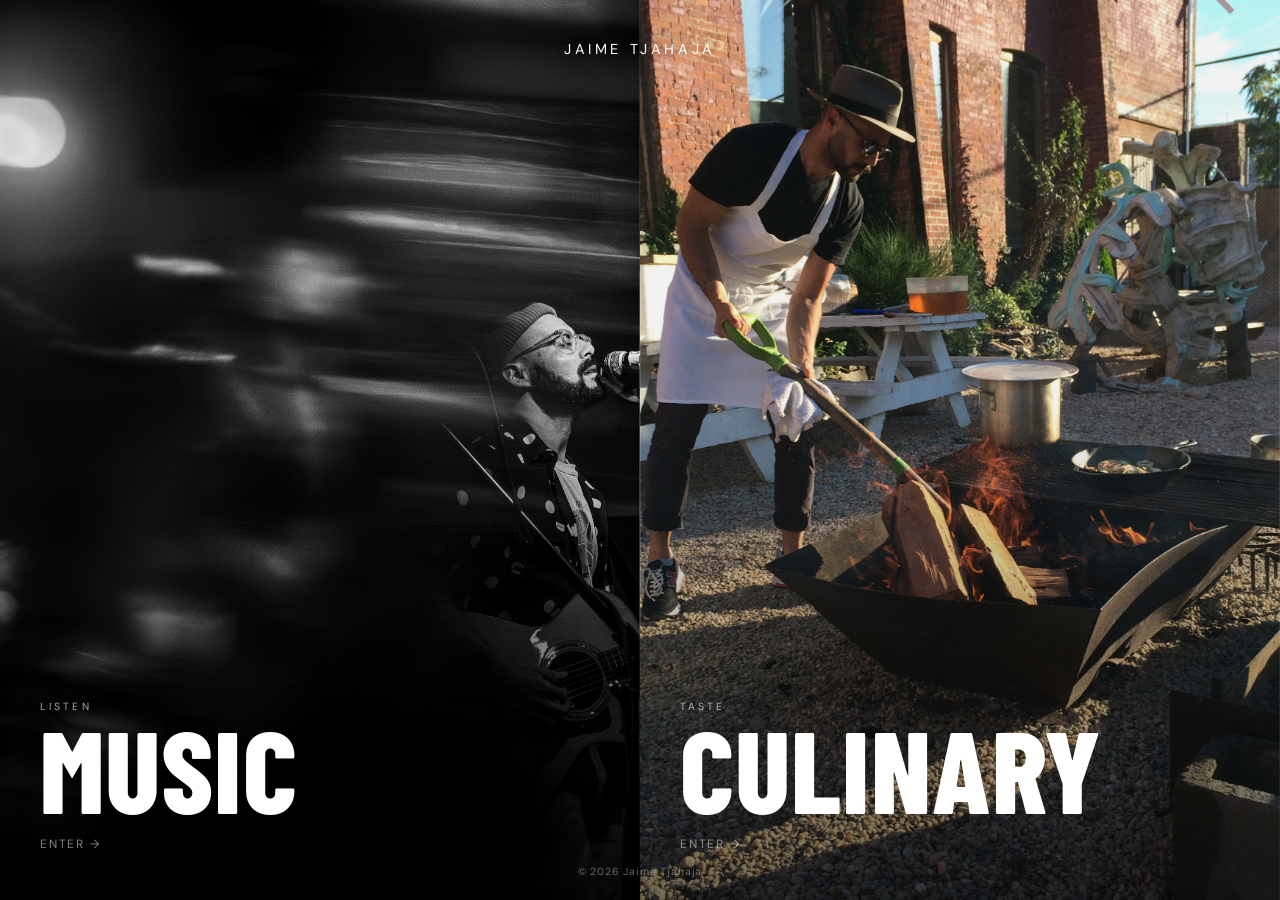
==== commit 8ba3f24f: "V6 Optimized" ====
--- a/index.html
+++ b/index.html
@@ -3,8 +3,51 @@
 <head>
 <meta charset="UTF-8">
 <meta name="viewport" content="width=device-width, initial-scale=1.0">
-<title>Jaime Tjahaja</title>
-<meta name="description" content="Jaime Tjahaja — songwriter, multi-instrumentalist, and cook. Bay Area.">
+<title>Jaime Tjahaja — Musician & Chef, Bay Area</title>
+<meta name="description" content="Jaime Tjahaja is an Indonesian-born, Bay Area-based songwriter, multi-instrumentalist, and chef. New single 'Indeed I Do' out now.">
+<meta name="keywords" content="Jaime Tjahaja, Bay Area musician, singer songwriter, indie folk, American roots music, Bay Area chef, private dining, catering">
+<meta name="author" content="Jaime Tjahaja">
+<meta name="robots" content="index, follow">
+<link rel="canonical" href="https://www.jaime-tjahaja.com/">
+
+<!-- Open Graph / Social sharing -->
+<meta property="og:type" content="website">
+<meta property="og:url" content="https://www.jaime-tjahaja.com/">
+<meta property="og:title" content="Jaime Tjahaja — Musician & Chef, Bay Area">
+<meta property="og:description" content="Indonesian-born, Bay Area-based songwriter and chef. New single 'Indeed I Do' out now.">
+<meta property="og:image" content="https://www.jaime-tjahaja.com/images/music/tree-orange.jpg">
+<meta property="og:image:width" content="1200">
+<meta property="og:image:height" content="1200">
+
+<!-- Twitter Card -->
+<meta name="twitter:card" content="summary_large_image">
+<meta name="twitter:title" content="Jaime Tjahaja — Musician & Chef, Bay Area">
+<meta name="twitter:description" content="Indonesian-born, Bay Area-based songwriter and chef. New single 'Indeed I Do' out now.">
+<meta name="twitter:image" content="https://www.jaime-tjahaja.com/images/music/tree-orange.jpg">
+
+<!-- Structured Data -->
+<script type="application/ld+json">
+{
+  "@context": "https://schema.org",
+  "@type": "Person",
+  "name": "Jaime Tjahaja",
+  "url": "https://www.jaime-tjahaja.com",
+  "image": "https://www.jaime-tjahaja.com/images/music/portrait-bw.jpg",
+  "jobTitle": ["Musician", "Chef"],
+  "description": "Indonesian-born, Bay Area-based songwriter, multi-instrumentalist, and chef.",
+  "address": {
+    "@type": "PostalAddress",
+    "addressLocality": "Bay Area",
+    "addressRegion": "CA",
+    "addressCountry": "US"
+  },
+  "sameAs": [
+    "https://linktr.ee/jaimetjahaja",
+    "https://distrokid.com/hyperfollow/jaimetjahaja/indeed-i-do"
+  ]
+}
+</script>
+
 <link rel="stylesheet" href="assets/style.css">
 <link rel="icon" type="image/x-icon" href="assets/favicon.ico">
 </head>
--- a/assets/style.css
+++ b/assets/style.css
@@ -3,7 +3,7 @@
    White base · Thin editorial serif · Orange accent
    ============================================ */
 
-@import url('https://fonts.googleapis.com/css2?family=Playfair+Display:ital,wght@0,400;0,500;0,600;1,400;1,500&family=DM+Sans:wght@300;400;500&display=swap');
+@import url('https://fonts.googleapis.com/css2?family=Barlow+Condensed:wght@800;900&family=DM+Sans:wght@300;400;500&display=swap');
 
 :root {
   --white:   #FFFFFF;
@@ -16,7 +16,7 @@
   --orange:  #FF4E00;
   --orange-dim: #CC3E00;
 
-  --font-display: 'Playfair Display', Georgia, serif;
+  --font-display: 'Barlow Condensed', Impact, sans-serif;
   --font-body: 'DM Sans', -apple-system, sans-serif;
 
   --ease: cubic-bezier(0.22, 1, 0.36, 1);
@@ -123,12 +123,13 @@
 
 .panel-title {
   font-family: var(--font-display);
-  font-size: clamp(3.5rem, 8vw, 7rem);
-  font-weight: 400;
-  font-style: italic;
+  font-size: clamp(4rem, 9vw, 8rem);
+  font-weight: 800;
+  font-style: normal;
+  text-transform: uppercase;
   color: var(--white);
-  line-height: 0.9;
-  letter-spacing: -0.02em;
+  line-height: 0.88;
+  letter-spacing: 0.01em;
   transition: color 0.3s;
 }
 
@@ -308,13 +309,14 @@
 
 .hero-name {
   font-family: var(--font-display);
-  font-size: clamp(4rem, 10vw, 9rem);
-  font-weight: 400;
-  font-style: italic;
-  line-height: 0.92;
-  letter-spacing: -0.02em;
+  font-size: clamp(4rem, 10vw, 10rem);
+  font-weight: 800;
+  font-style: normal;
+  line-height: 0.88;
+  letter-spacing: -0.01em;
   color: var(--white);
   margin-bottom: 1.75rem;
+  text-transform: uppercase;
 }
 
 .hero-sub {
@@ -371,11 +373,13 @@
 
 .single-title {
   font-family: var(--font-display);
-  font-size: clamp(2.5rem, 4.5vw, 4.5rem);
-  font-weight: 400;
-  line-height: 1;
+  font-size: clamp(2.5rem, 5vw, 5rem);
+  font-weight: 800;
+  font-style: normal;
+  text-transform: uppercase;
+  line-height: 0.9;
   margin-bottom: 1.25rem;
-  letter-spacing: -0.01em;
+  letter-spacing: 0.01em;
 }
 
 .single-desc {
@@ -454,12 +458,13 @@
 
 .section-heading {
   font-family: var(--font-display);
-  font-size: clamp(2.2rem, 4.5vw, 3.5rem);
-  font-weight: 400;
-  font-style: italic;
-  letter-spacing: -0.02em;
+  font-size: clamp(2.5rem, 5vw, 4.5rem);
+  font-weight: 800;
+  font-style: normal;
+  text-transform: uppercase;
+  letter-spacing: 0.01em;
   margin-bottom: 2.5rem;
-  line-height: 1.05;
+  line-height: 0.95;
 }
 
 .show-row {
@@ -557,6 +562,7 @@
   position: relative;
   height: 60vh;
   min-height: 380px;
+  margin-top: 4rem;
 }
 
 .tree-divider img {
@@ -718,10 +724,12 @@
 
 .service-title {
   font-family: var(--font-display);
-  font-size: 1.35rem;
-  font-weight: 400;
+  font-size: 1.6rem;
+  font-weight: 800;
+  text-transform: uppercase;
   margin-bottom: 0.75rem;
-  letter-spacing: -0.01em;
+  letter-spacing: 0.01em;
+  line-height: 0.95;
 }
 
 .service-desc {
@@ -729,6 +737,110 @@
   line-height: 1.75;
   color: var(--grey-mid);
   font-weight: 300;
+}
+
+/* ============================================
+   MENUS SECTION
+   ============================================ */
+
+.menus-section {
+  background: var(--off-white);
+  padding: 6rem 2.5rem;
+  border-top: 1px solid var(--grey-rule);
+}
+
+.menus-header {
+  max-width: 560px;
+  margin: 0 auto 5rem;
+  text-align: center;
+}
+
+.menus-header .section-heading {
+  margin-bottom: 1rem;
+  color: var(--black);
+}
+
+.menus-intro {
+  font-size: 0.88rem;
+  color: var(--grey-mid);
+  line-height: 1.75;
+  font-weight: 300;
+}
+
+.menu-card {
+  max-width: 560px;
+  margin: 0 auto;
+  padding: 4rem 0;
+  border-top: 1px solid var(--grey-rule);
+}
+
+.menu-card:last-child {
+  border-bottom: 1px solid var(--grey-rule);
+}
+
+.menu-meta {
+  margin-bottom: 1.5rem;
+}
+
+.menu-date {
+  font-size: 0.68rem;
+  letter-spacing: 0.2em;
+  text-transform: uppercase;
+  color: var(--grey-mid);
+  font-family: var(--font-body);
+}
+
+.menu-title {
+  font-family: var(--font-display);
+  font-size: clamp(2rem, 4vw, 3rem);
+  font-weight: 800;
+  text-transform: uppercase;
+  letter-spacing: 0.01em;
+  line-height: 0.95;
+  color: var(--black);
+  margin-bottom: 3rem;
+}
+
+.menu-courses {
+  display: flex;
+  flex-direction: column;
+  gap: 0;
+}
+
+.menu-course {
+  padding: 1rem 0;
+  border-bottom: 1px solid var(--grey-rule);
+}
+
+.menu-course p {
+  font-size: 0.9rem;
+  line-height: 1.6;
+  color: var(--black);
+  font-weight: 300;
+  margin: 0;
+}
+
+.menu-divider {
+  height: 2rem;
+}
+
+.menu-section-label {
+  font-size: 0.65rem;
+  letter-spacing: 0.2em;
+  text-transform: uppercase;
+  color: var(--grey-mid);
+  font-family: var(--font-body);
+  font-weight: 500;
+  margin: 0;
+}
+
+.menu-tags {
+  display: block;
+  font-size: 0.72rem;
+  color: var(--grey-mid);
+  letter-spacing: 0.05em;
+  margin-top: 0.25rem;
+  font-style: italic;
 }
 
 /* Culinary footer CTA */
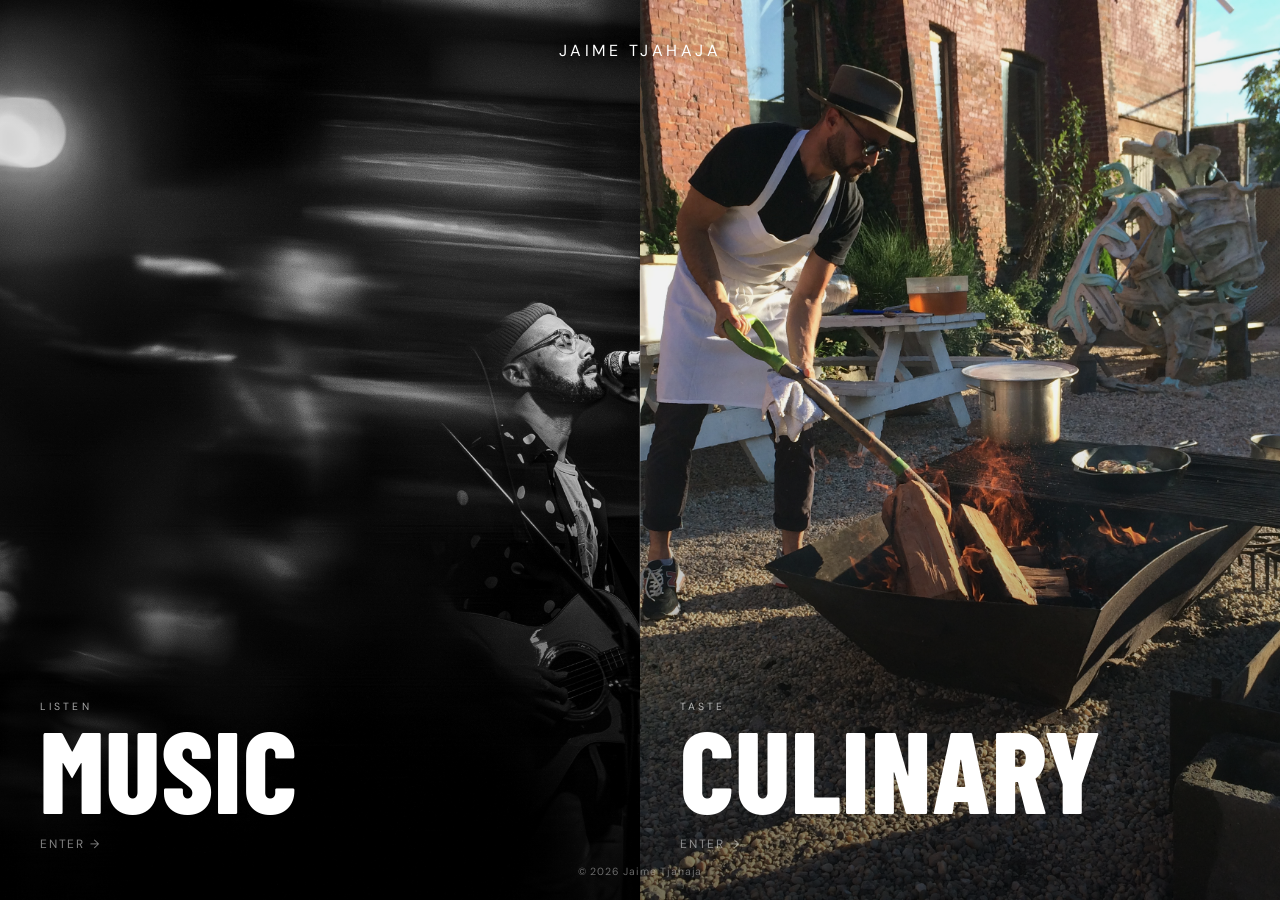
==== commit 01c023e8: "full rebuild f1" ====
--- a/index.html
+++ b/index.html
@@ -5,58 +5,23 @@
 <meta name="viewport" content="width=device-width, initial-scale=1.0">
 <title>Jaime Tjahaja — Musician & Chef, Bay Area</title>
 <meta name="description" content="Jaime Tjahaja is an Indonesian-born, Bay Area-based songwriter, multi-instrumentalist, and chef. New single 'Indeed I Do' out now.">
-<meta name="keywords" content="Jaime Tjahaja, Bay Area musician, singer songwriter, indie folk, American roots music, Bay Area chef, private dining, catering">
-<meta name="author" content="Jaime Tjahaja">
 <meta name="robots" content="index, follow">
 <link rel="canonical" href="https://www.jaime-tjahaja.com/">
-
-<!-- Open Graph / Social sharing -->
 <meta property="og:type" content="website">
 <meta property="og:url" content="https://www.jaime-tjahaja.com/">
 <meta property="og:title" content="Jaime Tjahaja — Musician & Chef, Bay Area">
 <meta property="og:description" content="Indonesian-born, Bay Area-based songwriter and chef. New single 'Indeed I Do' out now.">
 <meta property="og:image" content="https://www.jaime-tjahaja.com/images/music/tree-orange.jpg">
-<meta property="og:image:width" content="1200">
-<meta property="og:image:height" content="1200">
-
-<!-- Twitter Card -->
 <meta name="twitter:card" content="summary_large_image">
 <meta name="twitter:title" content="Jaime Tjahaja — Musician & Chef, Bay Area">
-<meta name="twitter:description" content="Indonesian-born, Bay Area-based songwriter and chef. New single 'Indeed I Do' out now.">
 <meta name="twitter:image" content="https://www.jaime-tjahaja.com/images/music/tree-orange.jpg">
-
-<!-- Structured Data -->
-<script type="application/ld+json">
-{
-  "@context": "https://schema.org",
-  "@type": "Person",
-  "name": "Jaime Tjahaja",
-  "url": "https://www.jaime-tjahaja.com",
-  "image": "https://www.jaime-tjahaja.com/images/music/portrait-bw.jpg",
-  "jobTitle": ["Musician", "Chef"],
-  "description": "Indonesian-born, Bay Area-based songwriter, multi-instrumentalist, and chef.",
-  "address": {
-    "@type": "PostalAddress",
-    "addressLocality": "Bay Area",
-    "addressRegion": "CA",
-    "addressCountry": "US"
-  },
-  "sameAs": [
-    "https://linktr.ee/jaimetjahaja",
-    "https://distrokid.com/hyperfollow/jaimetjahaja/indeed-i-do"
-  ]
-}
-</script>
-
 <link rel="stylesheet" href="assets/style.css">
 <link rel="icon" type="image/x-icon" href="assets/favicon.ico">
 </head>
 <body class="landing">
-
   <header class="landing-header">
     <h1>Jaime Tjahaja</h1>
   </header>
-
   <main class="split">
     <a class="split-panel music-panel" href="music/index.html">
       <img class="panel-bg" src="images/music/live-hero.jpg" alt="Jaime Tjahaja performing live">
@@ -67,9 +32,8 @@
         <span class="panel-arrow">Enter &rarr;</span>
       </div>
     </a>
-
     <a class="split-panel culinary-panel" href="culinary/index.html">
-      <img class="panel-bg" src="images/culinary/fire-cook.jpg" alt="Jaime cooking over an open fire">
+      <img class="panel-bg" src="images/culinary/fire-cook.jpg" alt="Jaime Tjahaja cooking over an open fire">
       <div class="panel-scrim"></div>
       <div class="panel-label">
         <span class="panel-eyebrow">Taste</span>
@@ -77,13 +41,10 @@
         <span class="panel-arrow">Enter &rarr;</span>
       </div>
     </a>
-
     <div class="panel-divider"></div>
   </main>
-
   <footer class="landing-footer">
     <span>&copy; 2026 Jaime Tjahaja</span>
   </footer>
-
 </body>
 </html>
--- a/assets/style.css
+++ b/assets/style.css
@@ -1,26 +1,23 @@
 /* ============================================
-   Jaime Tjahaja v2 — Reseda-inspired design
-   White base · Thin editorial serif · Orange accent
+   Jaime Tjahaja — Reseda-inspired design
+   White base · Barlow Condensed · Orange accent
    ============================================ */
 
 @import url('https://fonts.googleapis.com/css2?family=Barlow+Condensed:wght@800;900&family=DM+Sans:wght@300;400;500&display=swap');
 
 :root {
-  --white:   #FFFFFF;
+  --white: #FFFFFF;
   --off-white: #F9F8F6;
-  --black:   #111111;
+  --black: #111111;
   --grey-dark: #1C1C1C;
-  --grey-mid:  #888888;
+  --grey-mid: #888888;
   --grey-light: #E5E5E5;
   --grey-rule: #DEDEDE;
-  --orange:  #FF4E00;
+  --orange: #FF4E00;
   --orange-dim: #CC3E00;
-
   --font-display: 'Barlow Condensed', Impact, sans-serif;
   --font-body: 'DM Sans', -apple-system, sans-serif;
-
   --ease: cubic-bezier(0.22, 1, 0.36, 1);
-  --ease-in: cubic-bezier(0.4, 0, 1, 1);
 }
 
 *, *::before, *::after { box-sizing: border-box; margin: 0; padding: 0; }
@@ -29,1006 +26,195 @@
 a { color: inherit; text-decoration: none; }
 img { display: block; max-width: 100%; }
 
-/* ============================================
-   LANDING — full-screen split
-   ============================================ */
-
-body.landing {
-  height: 100dvh;
-  display: grid;
-  grid-template-rows: auto 1fr auto;
-  overflow: hidden;
-}
-
-.landing-header {
-  position: absolute;
-  top: 0; left: 0; right: 0;
-  z-index: 20;
-  display: flex;
-  align-items: center;
-  justify-content: center;
-  padding: 2.5rem 2rem 0;
-  pointer-events: none;
-}
-
-.landing-header h1 {
-  font-family: var(--font-body);
-  font-weight: 400;
-  font-size: clamp(0.75rem, 1.4vw, 0.9rem);
-  letter-spacing: 0.25em;
-  text-transform: uppercase;
-  color: var(--white);
-  text-shadow: 0 1px 8px rgba(0,0,0,0.5);
-  margin: 0;
-}
-
-.split {
-  display: grid;
-  grid-template-columns: 1fr 1fr;
-  height: 100dvh;
-}
-
-.split-panel {
-  position: relative;
-  overflow: hidden;
-  display: flex;
-  align-items: flex-end;
-  justify-content: flex-start;
-  cursor: pointer;
-  transition: flex 0.7s var(--ease);
-}
-
-.split-panel img.panel-bg {
-  position: absolute;
-  inset: 0;
-  width: 100%; height: 100%;
-  object-fit: cover;
-  transition: transform 0.9s var(--ease);
-  will-change: transform;
-}
-
+/* LANDING */
+body.landing { height: 100dvh; display: grid; grid-template-rows: auto 1fr auto; overflow: hidden; }
+
+.landing-header { position: absolute; top: 0; left: 0; right: 0; z-index: 20; display: flex; align-items: center; justify-content: center; padding: 2.5rem 2rem 0; pointer-events: none; }
+.landing-header h1 { font-family: var(--font-body); font-weight: 400; font-size: clamp(0.75rem,1.4vw,1rem); letter-spacing: 0.22em; color: var(--white); text-transform: uppercase; margin: 0; text-shadow: 0 1px 8px rgba(0,0,0,0.5); }
+
+.split { display: grid; grid-template-columns: 1fr 1fr; height: 100dvh; }
+.split-panel { position: relative; overflow: hidden; display: flex; align-items: flex-end; justify-content: flex-start; cursor: pointer; }
+.split-panel img.panel-bg { position: absolute; inset: 0; width: 100%; height: 100%; object-fit: cover; transition: transform 0.9s var(--ease); }
 .split-panel:hover img.panel-bg { transform: scale(1.04); }
-
-.panel-scrim {
-  position: absolute;
-  inset: 0;
-  transition: opacity 0.4s;
-}
-
-.music-panel .panel-scrim {
-  background: linear-gradient(to top, rgba(0,0,0,0.75) 0%, rgba(0,0,0,0.1) 60%);
-}
-
-.culinary-panel .panel-scrim {
-  background: linear-gradient(to top, rgba(0,0,0,0.55) 0%, rgba(0,0,0,0.05) 55%);
-}
-
-.panel-label {
-  position: relative;
-  z-index: 2;
-  padding: 3rem 2.5rem;
-  display: flex;
-  flex-direction: column;
-  gap: 0.3rem;
-}
-
-.panel-eyebrow {
-  font-family: var(--font-body);
-  font-size: 0.65rem;
-  font-weight: 400;
-  letter-spacing: 0.3em;
-  text-transform: uppercase;
-  color: rgba(255,255,255,0.65);
-}
-
-.panel-title {
-  font-family: var(--font-display);
-  font-size: clamp(4rem, 9vw, 8rem);
-  font-weight: 800;
-  font-style: normal;
-  text-transform: uppercase;
-  color: var(--white);
-  line-height: 0.88;
-  letter-spacing: 0.01em;
-  transition: color 0.3s;
-}
-
+.panel-scrim { position: absolute; inset: 0; }
+.music-panel .panel-scrim { background: linear-gradient(to top, rgba(0,0,0,0.75) 0%, rgba(0,0,0,0.1) 60%); }
+.culinary-panel .panel-scrim { background: linear-gradient(to top, rgba(0,0,0,0.55) 0%, rgba(0,0,0,0.05) 55%); }
+.panel-label { position: relative; z-index: 2; padding: 3rem 2.5rem; display: flex; flex-direction: column; gap: 0.3rem; }
+.panel-eyebrow { font-family: var(--font-body); font-size: 0.65rem; font-weight: 400; letter-spacing: 0.3em; text-transform: uppercase; color: rgba(255,255,255,0.65); }
+.panel-title { font-family: var(--font-display); font-size: clamp(4rem,9vw,8rem); font-weight: 800; font-style: normal; text-transform: uppercase; color: var(--white); line-height: 0.88; letter-spacing: 0.01em; transition: color 0.3s; }
 .music-panel:hover .panel-title { color: var(--orange); }
-
-.panel-arrow {
-  font-size: 0.75rem;
-  color: rgba(255,255,255,0.5);
-  letter-spacing: 0.15em;
-  text-transform: uppercase;
-  margin-top: 0.75rem;
-  display: flex;
-  align-items: center;
-  gap: 0.5rem;
-  transition: gap 0.3s var(--ease), color 0.3s;
-}
-
-.split-panel:hover .panel-arrow {
-  gap: 0.9rem;
-  color: rgba(255,255,255,0.85);
-}
-
-.panel-divider {
-  position: absolute;
-  left: 50%;
-  top: 50%;
-  transform: translate(-50%, -50%);
-  z-index: 10;
-  width: 1px;
-  height: 40%;
-  background: rgba(255,255,255,0.25);
-  pointer-events: none;
-}
-
-.landing-footer {
-  position: absolute;
-  bottom: 0; left: 0; right: 0;
-  z-index: 20;
-  text-align: center;
-  padding: 1.25rem;
-  pointer-events: none;
-}
-
-.landing-footer span {
-  font-size: 0.65rem;
-  letter-spacing: 0.08em;
-  color: rgba(255,255,255,0.4);
-}
+.panel-arrow { font-size: 0.75rem; color: rgba(255,255,255,0.5); letter-spacing: 0.15em; text-transform: uppercase; margin-top: 0.75rem; display: flex; align-items: center; gap: 0.5rem; transition: gap 0.3s var(--ease), color 0.3s; }
+.split-panel:hover .panel-arrow { gap: 0.9rem; color: rgba(255,255,255,0.85); }
+.panel-divider { position: absolute; left: 50%; top: 50%; transform: translate(-50%,-50%); z-index: 10; width: 1px; height: 40%; background: rgba(255,255,255,0.25); pointer-events: none; }
+
+.landing-footer { position: absolute; bottom: 0; left: 0; right: 0; z-index: 20; text-align: center; padding: 1.25rem; pointer-events: none; }
+.landing-footer span { font-size: 0.65rem; letter-spacing: 0.08em; color: rgba(255,255,255,0.4); }
 
 @media (max-width: 680px) {
   body.landing { height: auto; min-height: 100dvh; overflow: auto; }
-  .split { grid-template-columns: 1fr; grid-template-rows: 50dvh 50dvh; height: 100dvh; }
+  .split { grid-template-columns: 1fr; grid-template-rows: 50dvh 50dvh; height: auto; }
   .panel-divider { display: none; }
   .landing-header { position: relative; background: var(--black); padding: 1.5rem 1rem; }
-  .landing-header h1 { background: none; border: none; font-size: 1rem; }
-  .panel-title { font-size: clamp(2.5rem, 12vw, 3.5rem); }
+  .landing-header h1 { text-shadow: none; }
+  .panel-title { font-size: clamp(2.5rem,12vw,3.5rem); }
   .panel-label { padding: 2rem 1.5rem; }
-}
-
-/* ============================================
-   SHARED NAV
-   ============================================ */
-
-.site-nav {
-  position: sticky;
-  top: 0;
-  z-index: 100;
-  display: flex;
-  align-items: center;
-  justify-content: space-between;
-  padding: 1.5rem 2.5rem;
-  backdrop-filter: blur(12px);
-}
-
-.nav-wordmark {
-  font-family: var(--font-body);
-  font-weight: 400;
-  font-size: 0.75rem;
-  letter-spacing: 0.18em;
-  text-transform: uppercase;
-}
-
-.nav-links {
-  display: flex;
-  gap: 2.5rem;
-  list-style: none;
-}
-
-.nav-links a {
-  font-family: var(--font-body);
-  font-size: 0.72rem;
-  font-weight: 400;
-  letter-spacing: 0.15em;
-  text-transform: uppercase;
-  opacity: 0.55;
-  transition: opacity 0.2s;
-  padding-bottom: 2px;
-  border-bottom: 1px solid transparent;
-  transition: opacity 0.2s, border-color 0.2s;
-}
-
-.nav-links a:hover,
-.nav-links a.active { opacity: 1; }
-
-/* Music nav — dark */
-.theme-music .site-nav {
-  background: rgba(10,10,10,0.88);
-  border-bottom: 1px solid rgba(255,255,255,0.06);
-  color: var(--white);
-}
+  .landing-footer { position: relative; bottom: auto; left: auto; right: auto; background: var(--black); padding: 1.25rem; }
+}
+
+/* NAV */
+.site-nav { position: sticky; top: 0; z-index: 100; display: flex; align-items: center; justify-content: space-between; padding: 1.5rem 2.5rem; backdrop-filter: blur(12px); }
+.nav-wordmark { font-family: var(--font-body); font-weight: 400; font-size: 0.75rem; letter-spacing: 0.18em; text-transform: uppercase; }
+.nav-links { display: flex; gap: 2.5rem; list-style: none; }
+.nav-links a { font-family: var(--font-body); font-size: 0.72rem; font-weight: 400; letter-spacing: 0.15em; text-transform: uppercase; opacity: 0.55; transition: opacity 0.2s; padding-bottom: 2px; border-bottom: 1px solid transparent; }
+.nav-links a:hover, .nav-links a.active { opacity: 1; }
+.theme-music .site-nav { background: rgba(10,10,10,0.88); border-bottom: 1px solid rgba(255,255,255,0.06); color: var(--white); }
 .theme-music .nav-links a.active { border-bottom-color: var(--orange); }
-
-/* Culinary nav — light */
-.theme-culinary .site-nav {
-  background: rgba(255,255,255,0.95);
-  border-bottom: 1px solid var(--grey-rule);
-  color: var(--black);
-}
+.theme-culinary .site-nav { background: rgba(255,255,255,0.95); border-bottom: 1px solid var(--grey-rule); color: var(--black); }
 .theme-culinary .nav-links a.active { border-bottom-color: var(--black); }
 
-/* ============================================
-   MUSIC — HOMEPAGE
-   ============================================ */
-
-body.theme-music {
-  background: var(--black);
-  color: var(--white);
-}
-
-/* Hero — full bleed with large type overlay */
-.music-hero {
-  position: relative;
-  height: 88vh;
-  min-height: 560px;
-  overflow: hidden;
-  display: flex;
-  align-items: flex-end;
-}
-
-.music-hero img {
-  position: absolute;
-  inset: 0;
-  width: 100%; height: 100%;
-  object-fit: cover;
-  object-position: center 30%;
-}
-
-.music-hero::after {
-  content: '';
-  position: absolute;
-  inset: 0;
-  background: linear-gradient(
-    to top,
-    rgba(0,0,0,0.9) 0%,
-    rgba(0,0,0,0.3) 50%,
-    rgba(0,0,0,0.05) 100%
-  );
-}
-
-.music-hero-content {
-  position: relative;
-  z-index: 2;
-  padding: 3.5rem 2.5rem 4rem;
-  width: 100%;
-  max-width: 900px;
-}
-
-.hero-eyebrow {
-  font-size: 0.65rem;
-  letter-spacing: 0.3em;
-  text-transform: uppercase;
-  color: var(--orange);
-  margin-bottom: 1.25rem;
-  font-family: var(--font-body);
-  font-weight: 400;
-}
-
-.hero-name {
-  font-family: var(--font-display);
-  font-size: clamp(4rem, 10vw, 10rem);
-  font-weight: 800;
-  font-style: normal;
-  line-height: 0.88;
-  letter-spacing: -0.01em;
-  color: var(--white);
-  margin-bottom: 1.75rem;
-  text-transform: uppercase;
-}
-
-.hero-sub {
-  font-size: 0.88rem;
-  color: rgba(255,255,255,0.6);
-  line-height: 1.7;
-  max-width: 400px;
-  margin-bottom: 2.5rem;
-  font-weight: 300;
-  letter-spacing: 0.01em;
-}
-
-/* Single release band */
-.single-band {
-  display: grid;
-  grid-template-columns: 1fr 2fr;
-  gap: 0;
-  border-top: 1px solid rgba(255,255,255,0.1);
-  border-bottom: 1px solid rgba(255,255,255,0.1);
-  margin: 0;
-}
-
-.single-artwork {
-  position: relative;
-  aspect-ratio: 1;
-  overflow: hidden;
-  background: var(--grey-dark);
-}
-
-.single-artwork img {
-  width: 100%; height: 100%;
-  object-fit: cover;
-  transition: transform 0.7s var(--ease);
-}
-
+/* MUSIC */
+body.theme-music { background: var(--black); color: var(--white); }
+
+.music-hero { position: relative; height: 88vh; min-height: 560px; overflow: hidden; display: flex; align-items: flex-end; }
+.music-hero img { position: absolute; inset: 0; width: 100%; height: 100%; object-fit: cover; object-position: center 30%; }
+.music-hero::after { content: ''; position: absolute; inset: 0; background: linear-gradient(to top, rgba(0,0,0,0.9) 0%, rgba(0,0,0,0.3) 50%, rgba(0,0,0,0.05) 100%); }
+.music-hero-content { position: relative; z-index: 2; padding: 3.5rem 2.5rem 4rem; width: 100%; max-width: 900px; }
+
+.hero-eyebrow { font-size: 0.65rem; letter-spacing: 0.3em; text-transform: uppercase; color: var(--orange); margin-bottom: 1.25rem; font-family: var(--font-body); font-weight: 400; }
+.hero-name { font-family: var(--font-display); font-size: clamp(4rem,10vw,10rem); font-weight: 800; font-style: normal; line-height: 0.88; letter-spacing: -0.01em; color: var(--white); margin-bottom: 1.75rem; text-transform: uppercase; }
+.hero-sub { font-size: 0.88rem; color: rgba(255,255,255,0.6); line-height: 1.7; max-width: 480px; margin-bottom: 2.5rem; font-weight: 300; letter-spacing: 0.01em; }
+
+.single-band { display: grid; grid-template-columns: 1fr 2fr; gap: 0; border-top: 1px solid rgba(255,255,255,0.1); border-bottom: 1px solid rgba(255,255,255,0.1); }
+.single-artwork { position: relative; aspect-ratio: 1; overflow: hidden; background: var(--grey-dark); }
+.single-artwork img { width: 100%; height: 100%; object-fit: cover; transition: transform 0.7s var(--ease); }
 .single-artwork:hover img { transform: scale(1.03); }
-
-.single-info {
-  padding: 3.5rem 3rem;
-  display: flex;
-  flex-direction: column;
-  justify-content: center;
-  border-left: 1px solid rgba(255,255,255,0.1);
-}
-
-.single-label {
-  font-size: 0.62rem;
-  letter-spacing: 0.3em;
-  text-transform: uppercase;
-  color: var(--orange);
-  margin-bottom: 1.25rem;
-  font-family: var(--font-body);
-}
-
-.single-title {
-  font-family: var(--font-display);
-  font-size: clamp(2.5rem, 5vw, 5rem);
-  font-weight: 800;
-  font-style: normal;
-  text-transform: uppercase;
-  line-height: 0.9;
-  margin-bottom: 1.25rem;
-  letter-spacing: 0.01em;
-}
-
-.single-desc {
-  font-size: 0.85rem;
-  line-height: 1.75;
-  color: rgba(255,255,255,0.55);
-  max-width: 400px;
-  margin-bottom: 2rem;
-  font-weight: 300;
-}
-
-.stream-links {
-  display: flex;
-  flex-wrap: wrap;
-  gap: 0.6rem;
-  margin-bottom: 2rem;
-}
-
-.stream-link {
-  font-size: 0.65rem;
-  letter-spacing: 0.15em;
-  text-transform: uppercase;
-  padding: 0.65rem 1.25rem;
-  border: 1px solid rgba(255,255,255,0.18);
-  transition: border-color 0.2s, color 0.2s;
-  font-family: var(--font-body);
-  font-weight: 400;
-}
-
+.single-info { padding: 3.5rem 3rem; display: flex; flex-direction: column; justify-content: center; border-left: 1px solid rgba(255,255,255,0.1); }
+.single-label { font-size: 0.62rem; letter-spacing: 0.3em; text-transform: uppercase; color: var(--orange); margin-bottom: 1.25rem; font-family: var(--font-body); }
+.single-title { font-family: var(--font-display); font-size: clamp(2.5rem,5vw,5rem); font-weight: 800; font-style: normal; text-transform: uppercase; line-height: 0.9; margin-bottom: 1.25rem; letter-spacing: 0.01em; }
+.single-desc { font-size: 0.85rem; line-height: 1.75; color: rgba(255,255,255,0.55); max-width: 400px; margin-bottom: 2rem; font-weight: 300; }
+
+.stream-links { display: flex; flex-wrap: wrap; gap: 0.6rem; margin-bottom: 2rem; }
+.stream-link { font-size: 0.65rem; letter-spacing: 0.15em; text-transform: uppercase; padding: 0.65rem 1.25rem; border: 1px solid rgba(255,255,255,0.18); transition: border-color 0.2s, color 0.2s; font-family: var(--font-body); font-weight: 400; }
 .stream-link:hover { border-color: var(--orange); color: var(--orange); }
 
-.exclusive-cta {
-  display: inline-flex;
-  align-items: center;
-  gap: 0.75rem;
-  font-size: 0.7rem;
-  letter-spacing: 0.15em;
-  text-transform: uppercase;
-  color: var(--orange);
-  border-bottom: 1px solid var(--orange);
-  padding-bottom: 2px;
-  transition: gap 0.3s var(--ease);
-}
-
+.exclusive-cta { display: inline-flex; align-items: center; gap: 0.75rem; font-size: 0.7rem; letter-spacing: 0.15em; text-transform: uppercase; color: var(--orange); border-bottom: 1px solid var(--orange); padding-bottom: 2px; transition: gap 0.3s var(--ease); }
 .exclusive-cta:hover { gap: 1.1rem; }
 
-/* Photo grid */
-.photo-grid {
-  display: grid;
-  grid-template-columns: 2fr 1fr 1fr;
-  grid-template-rows: 300px 300px;
-  gap: 3px;
-}
-
-.photo-grid-item {
-  overflow: hidden;
-  background: var(--grey-dark);
-}
-
-.photo-grid-item img {
-  width: 100%; height: 100%;
-  object-fit: cover;
-  transition: transform 0.7s var(--ease);
-  filter: grayscale(100%);
-}
-
+.photo-grid { display: grid; grid-template-columns: 2fr 1fr 1fr; grid-template-rows: 300px 300px; gap: 3px; }
+.photo-grid-item { overflow: hidden; background: var(--grey-dark); }
+.photo-grid-item img { width: 100%; height: 100%; object-fit: cover; transition: transform 0.7s var(--ease); filter: grayscale(100%); }
 .photo-grid-item:hover img { transform: scale(1.05); filter: grayscale(60%); }
 .photo-grid-item.span-col { grid-column: span 1; grid-row: span 2; }
 
-/* Shows / upcoming */
-.shows-section {
-  padding: 5rem 2.5rem;
-  max-width: 860px;
-  margin: 0 auto;
-}
-
-.section-heading {
-  font-family: var(--font-display);
-  font-size: clamp(2.5rem, 5vw, 4.5rem);
-  font-weight: 800;
-  font-style: normal;
-  text-transform: uppercase;
-  letter-spacing: 0.01em;
-  margin-bottom: 2.5rem;
-  line-height: 0.95;
-}
-
-.show-row {
-  display: grid;
-  grid-template-columns: 80px 1fr auto;
-  align-items: center;
-  gap: 2rem;
-  padding: 1.5rem 0;
-  border-bottom: 1px solid rgba(255,255,255,0.08);
-}
-
-.show-date {
-  font-family: var(--font-display);
-  font-size: 1.1rem;
-  font-weight: 300;
-  opacity: 0.5;
-}
-
-.show-info { }
+.shows-section { padding: 5rem 2.5rem; max-width: 860px; margin: 0 auto; }
+.section-heading { font-family: var(--font-display); font-size: clamp(2.5rem,5vw,4.5rem); font-weight: 800; font-style: normal; text-transform: uppercase; letter-spacing: 0.01em; margin-bottom: 2.5rem; line-height: 0.95; }
+.show-row { display: grid; grid-template-columns: 80px 1fr auto; align-items: center; gap: 2rem; padding: 1.5rem 0; border-bottom: 1px solid rgba(255,255,255,0.08); }
+.show-date { font-family: var(--font-display); font-size: 1.1rem; font-weight: 300; opacity: 0.5; }
 .show-venue { font-size: 0.9rem; font-weight: 500; margin-bottom: 0.2rem; }
 .show-location { font-size: 0.8rem; opacity: 0.5; letter-spacing: 0.04em; }
-
-.show-tag {
-  font-size: 0.65rem;
-  letter-spacing: 0.12em;
-  text-transform: uppercase;
-  color: var(--orange);
-  border: 1px solid var(--orange);
-  padding: 0.35rem 0.75rem;
-  white-space: nowrap;
-}
-
-/* About strip */
-.about-strip {
-  display: grid;
-  grid-template-columns: 1fr 1fr;
-  border-top: 1px solid rgba(255,255,255,0.08);
-}
-
-.about-image {
-  position: relative;
-  aspect-ratio: 4/5;
-  overflow: hidden;
-}
-
-.about-image img {
-  width: 100%; height: 100%;
-  object-fit: cover;
-  object-position: center top;
-  filter: grayscale(100%);
-}
-
-.about-text {
-  padding: 4rem 3rem;
-  display: flex;
-  flex-direction: column;
-  justify-content: center;
-  border-left: 1px solid rgba(255,255,255,0.08);
-}
-
+.show-tag { font-size: 0.65rem; letter-spacing: 0.12em; text-transform: uppercase; color: var(--orange); border: 1px solid var(--orange); padding: 0.35rem 0.75rem; white-space: nowrap; }
+
+.about-strip { display: grid; grid-template-columns: 1fr 1fr; border-top: 1px solid rgba(255,255,255,0.08); }
+.about-image { position: relative; aspect-ratio: 4/5; overflow: hidden; }
+.about-image img { width: 100%; height: 100%; object-fit: cover; object-position: center top; filter: grayscale(100%); }
+.about-text { padding: 4rem 3rem; display: flex; flex-direction: column; justify-content: center; border-left: 1px solid rgba(255,255,255,0.08); }
 .about-text .section-heading { margin-bottom: 1.5rem; }
-
-.about-body {
-  font-size: 0.9rem;
-  line-height: 1.85;
-  color: rgba(255,255,255,0.65);
-  margin-bottom: 1.5rem;
-  font-weight: 300;
-  letter-spacing: 0.01em;
-}
-
-/* Buttons / CTAs */
-.btn {
-  display: inline-block;
-  font-size: 0.68rem;
-  letter-spacing: 0.18em;
-  text-transform: uppercase;
-  padding: 0.9rem 2rem;
-  border: 1px solid currentColor;
-  transition: background 0.25s, color 0.25s;
-  cursor: pointer;
-  font-family: var(--font-body);
-  font-weight: 400;
-}
-
+.about-body { font-size: 0.9rem; line-height: 1.85; color: rgba(255,255,255,0.65); margin-bottom: 1.5rem; font-weight: 300; letter-spacing: 0.01em; }
+
+.tree-divider { width: 100%; overflow: hidden; position: relative; height: 60vh; min-height: 380px; margin-top: 4rem; }
+.tree-divider img { width: 100%; height: 100%; object-fit: cover; object-position: center 40%; filter: brightness(0.75); }
+
+.btn { display: inline-block; font-size: 0.68rem; letter-spacing: 0.18em; text-transform: uppercase; padding: 0.9rem 2rem; border: 1px solid currentColor; transition: background 0.25s, color 0.25s; cursor: pointer; font-family: var(--font-body); font-weight: 400; }
 .btn-orange { color: var(--orange); border-color: var(--orange); }
 .btn-orange:hover { background: var(--orange); color: var(--white); }
 .btn-white { color: var(--white); border-color: var(--white); }
 .btn-white:hover { background: var(--white); color: var(--black); }
 
-/* Tree divider */
-.tree-divider {
-  width: 100%;
-  overflow: hidden;
-  position: relative;
-  height: 60vh;
-  min-height: 380px;
-  margin-top: 4rem;
-}
-
-.tree-divider img {
-  width: 100%;
-  height: 100%;
-  object-fit: cover;
-  object-position: center 40%;
-  filter: brightness(0.75);
-}
-
-/* Footer */
-.site-footer {
-  text-align: center;
-  padding: 2.5rem 1rem;
-  font-size: 0.68rem;
-  letter-spacing: 0.06em;
-  opacity: 0.35;
-  border-top: 1px solid rgba(255,255,255,0.06);
-}
-
-/* ============================================
-   CULINARY
-   ============================================ */
-
-body.theme-culinary {
-  background: var(--white);
-  color: var(--black);
-}
-
-.culinary-hero {
-  position: relative;
-  height: 85vh;
-  min-height: 520px;
-  overflow: hidden;
-  display: flex;
-  align-items: flex-end;
-}
-
-.culinary-hero img {
-  position: absolute;
-  inset: 0;
-  width: 100%; height: 100%;
-  object-fit: cover;
-  object-position: center 40%;
-}
-
-.culinary-hero::after {
-  content: '';
-  position: absolute;
-  inset: 0;
-  background: linear-gradient(to top, rgba(0,0,0,0.65) 0%, rgba(0,0,0,0.0) 55%);
-}
-
-.culinary-hero-content {
-  position: relative;
-  z-index: 2;
-  padding: 3rem 2.5rem 4rem;
-  color: var(--white);
-}
-
-.culinary-hero-content .hero-name {
-  color: var(--white);
-  font-size: clamp(2.5rem, 7vw, 6rem);
-}
-
-/* Asymmetric gallery — Reseda style */
-.culinary-gallery {
-  display: grid;
-  grid-template-columns: 1fr 1fr;
-  grid-template-rows: auto;
-  gap: 3px;
-  background: var(--grey-light);
-}
-
-.gallery-item {
-  position: relative;
-  overflow: hidden;
-  background: var(--grey-light);
-}
-
-.gallery-item img {
-  width: 100%; height: 100%;
-  object-fit: cover;
-  transition: transform 0.7s var(--ease);
-  display: block;
-}
-
+.site-footer { text-align: center; padding: 2.5rem 1rem; font-size: 0.68rem; letter-spacing: 0.06em; opacity: 0.35; border-top: 1px solid rgba(255,255,255,0.06); }
+
+/* SIGNUP */
+.signup-section { border-top: 1px solid rgba(255,255,255,0.08); border-bottom: 1px solid rgba(255,255,255,0.08); padding: 5rem 2.5rem; }
+.signup-inner { max-width: 760px; margin: 0 auto; display: grid; grid-template-columns: 1fr 1fr; gap: 3rem; align-items: center; }
+.signup-text .section-heading { margin-bottom: 0.75rem; }
+.signup-text p { font-size: 0.88rem; color: rgba(255,255,255,0.55); line-height: 1.7; font-weight: 300; margin: 0; }
+.signup-form { display: flex; gap: 0; }
+.signup-form input[type="email"] { flex: 1; background: rgba(255,255,255,0.05); border: 1px solid rgba(255,255,255,0.2); border-right: none; color: var(--white); font-size: 0.85rem; padding: 0.9rem 1rem; font-family: var(--font-body); outline: none; transition: border-color 0.2s; }
+.signup-form input[type="email"]:focus { border-color: var(--orange); }
+.signup-form input[type="email"]::placeholder { color: rgba(255,255,255,0.3); }
+.signup-form button { background: var(--orange); color: var(--white); border: 1px solid var(--orange); padding: 0.9rem 1.5rem; font-size: 0.68rem; letter-spacing: 0.15em; text-transform: uppercase; font-family: var(--font-body); cursor: pointer; white-space: nowrap; transition: background 0.2s; }
+.signup-form button:hover { background: var(--orange-dim); border-color: var(--orange-dim); }
+.signup-note { font-size: 0.7rem; color: rgba(255,255,255,0.3); margin-top: 0.6rem; letter-spacing: 0.03em; }
+
+/* CULINARY */
+body.theme-culinary { background: var(--white); color: var(--black); }
+
+.culinary-hero { position: relative; height: 85vh; min-height: 520px; overflow: hidden; display: flex; align-items: flex-end; }
+.culinary-hero img { position: absolute; inset: 0; width: 100%; height: 100%; object-fit: cover; object-position: center 40%; }
+.culinary-hero::after { content: ''; position: absolute; inset: 0; background: linear-gradient(to top, rgba(0,0,0,0.65) 0%, rgba(0,0,0,0.0) 55%); }
+.culinary-hero-content { position: relative; z-index: 2; padding: 3rem 2.5rem 4rem; color: var(--white); }
+.culinary-hero-content .hero-name { color: var(--white); font-size: clamp(2.5rem,7vw,6rem); }
+
+.culinary-intro { max-width: 680px; margin: 0 auto; padding: 6rem 2.5rem; text-align: left; }
+.culinary-intro .section-heading { font-family: var(--font-display); font-size: clamp(2.2rem,4.5vw,3.5rem); font-weight: 800; text-transform: uppercase; letter-spacing: 0.01em; margin-bottom: 2rem; color: var(--black); line-height: 0.95; }
+.culinary-intro p { font-size: 0.92rem; line-height: 1.85; color: var(--grey-mid); margin: 0 0 1.25em; font-weight: 300; letter-spacing: 0.01em; }
+.culinary-intro p:last-child { margin-bottom: 0; }
+
+.culinary-gallery { display: grid; grid-template-columns: 1fr 1fr; gap: 3px; background: var(--grey-light); }
+.gallery-item { position: relative; overflow: hidden; background: var(--grey-light); }
+.gallery-item img { width: 100%; height: 100%; object-fit: cover; transition: transform 0.7s var(--ease); display: block; }
 .gallery-item:hover img { transform: scale(1.03); }
-
 .gallery-item.tall { aspect-ratio: 3/4; }
 .gallery-item.wide { aspect-ratio: 16/9; grid-column: span 2; }
 .gallery-item.square { aspect-ratio: 1; }
-
-.gallery-caption {
-  position: absolute;
-  bottom: 0; left: 0; right: 0;
-  padding: 1rem 1.25rem;
-  background: linear-gradient(to top, rgba(0,0,0,0.5), transparent);
-  color: var(--white);
-  font-size: 0.72rem;
-  letter-spacing: 0.08em;
-  text-transform: uppercase;
-  opacity: 0;
-  transition: opacity 0.3s;
-}
-
+.gallery-caption { position: absolute; bottom: 0; left: 0; right: 0; padding: 1rem 1.25rem; background: linear-gradient(to top, rgba(0,0,0,0.5), transparent); color: var(--white); font-size: 0.72rem; letter-spacing: 0.08em; text-transform: uppercase; opacity: 0; transition: opacity 0.3s; }
 .gallery-item:hover .gallery-caption { opacity: 1; }
 
-/* Culinary about / text sections */
-.culinary-intro {
-  max-width: 760px;
-  margin: 0 auto;
-  padding: 6rem 2.5rem;
-  text-align: center;
-}
-
-.culinary-intro .section-heading {
-  font-family: var(--font-display);
-  font-size: clamp(2.2rem, 4.5vw, 3.5rem);
-  font-weight: 400;
-  letter-spacing: -0.02em;
-  margin-bottom: 1.5rem;
-  color: var(--black);
-}
-
-.culinary-intro p {
-  font-size: 0.92rem;
-  line-height: 1.85;
-  color: var(--grey-mid);
-  max-width: 500px;
-  margin: 0 auto 2rem;
-  font-weight: 300;
-  letter-spacing: 0.01em;
-}
-
-/* Services / inquiry */
-.culinary-services {
-  display: grid;
-  grid-template-columns: 1fr 1fr;
-  border-top: 1px solid var(--grey-light);
-}
-
-.service-item {
-  padding: 3.5rem 2.5rem;
-  border-right: 1px solid var(--grey-light);
-  border-bottom: 1px solid var(--grey-light);
-}
-
+.culinary-services { display: grid; grid-template-columns: 1fr 1fr; border-top: 1px solid var(--grey-light); }
+.service-item { padding: 3.5rem 2.5rem; border-right: 1px solid var(--grey-light); border-bottom: 1px solid var(--grey-light); }
 .service-item:nth-child(even) { border-right: none; }
-
-.service-num {
-  font-family: var(--font-display);
-  font-size: 2.5rem;
-  font-weight: 400;
-  color: var(--grey-rule);
-  margin-bottom: 1rem;
-  line-height: 1;
-}
-
-.service-title {
-  font-family: var(--font-display);
-  font-size: 1.6rem;
-  font-weight: 800;
-  text-transform: uppercase;
-  margin-bottom: 0.75rem;
-  letter-spacing: 0.01em;
-  line-height: 0.95;
-}
-
-.service-desc {
-  font-size: 0.85rem;
-  line-height: 1.75;
-  color: var(--grey-mid);
-  font-weight: 300;
-}
-
-/* ============================================
-   MENUS SECTION
-   ============================================ */
-
-.menus-section {
-  background: var(--off-white);
-  padding: 6rem 2.5rem;
-  border-top: 1px solid var(--grey-rule);
-}
-
-.menus-header {
-  max-width: 560px;
-  margin: 0 auto 5rem;
-  text-align: center;
-}
-
-.menus-header .section-heading {
-  margin-bottom: 1rem;
-  color: var(--black);
-}
-
-.menus-intro {
-  font-size: 0.88rem;
-  color: var(--grey-mid);
-  line-height: 1.75;
-  font-weight: 300;
-}
-
-.menu-card {
-  max-width: 560px;
-  margin: 0 auto;
-  padding: 4rem 0;
-  border-top: 1px solid var(--grey-rule);
-}
-
-.menu-card:last-child {
-  border-bottom: 1px solid var(--grey-rule);
-}
-
-.menu-meta {
-  margin-bottom: 1.5rem;
-}
-
-.menu-date {
-  font-size: 0.68rem;
-  letter-spacing: 0.2em;
-  text-transform: uppercase;
-  color: var(--grey-mid);
-  font-family: var(--font-body);
-}
-
-.menu-title {
-  font-family: var(--font-display);
-  font-size: clamp(2rem, 4vw, 3rem);
-  font-weight: 800;
-  text-transform: uppercase;
-  letter-spacing: 0.01em;
-  line-height: 0.95;
-  color: var(--black);
-  margin-bottom: 3rem;
-}
-
-.menu-courses {
-  display: flex;
-  flex-direction: column;
-  gap: 0;
-}
-
-.menu-course {
-  padding: 1rem 0;
-  border-bottom: 1px solid var(--grey-rule);
-}
-
-.menu-course p {
-  font-size: 0.9rem;
-  line-height: 1.6;
-  color: var(--black);
-  font-weight: 300;
-  margin: 0;
-}
-
-.menu-divider {
-  height: 2rem;
-}
-
-.menu-section-label {
-  font-size: 0.65rem;
-  letter-spacing: 0.2em;
-  text-transform: uppercase;
-  color: var(--grey-mid);
-  font-family: var(--font-body);
-  font-weight: 500;
-  margin: 0;
-}
-
-.menu-tags {
-  display: block;
-  font-size: 0.72rem;
-  color: var(--grey-mid);
-  letter-spacing: 0.05em;
-  margin-top: 0.25rem;
-  font-style: italic;
-}
-
-/* Culinary footer CTA */
-.culinary-contact {
-  padding: 7rem 2.5rem;
-  text-align: center;
-  background: var(--white);
-  border-top: 1px solid var(--grey-rule);
-}
-
+.service-num { font-family: var(--font-display); font-size: 2.5rem; font-weight: 400; color: var(--grey-rule); margin-bottom: 1rem; line-height: 1; }
+.service-title { font-family: var(--font-display); font-size: 1.6rem; font-weight: 800; text-transform: uppercase; margin-bottom: 0.75rem; letter-spacing: 0.01em; line-height: 0.95; }
+.service-desc { font-size: 0.85rem; line-height: 1.75; color: var(--grey-mid); font-weight: 300; }
+
+/* MENUS */
+.menus-section { background: var(--off-white); padding: 6rem 2.5rem; border-top: 1px solid var(--grey-rule); }
+.menus-header { max-width: 560px; margin: 0 auto 5rem; text-align: center; }
+.menus-header .section-heading { margin-bottom: 1rem; color: var(--black); }
+.menus-intro { font-size: 0.88rem; color: var(--grey-mid); line-height: 1.75; font-weight: 300; }
+.menu-card { max-width: 560px; margin: 0 auto; padding: 4rem 0; border-top: 1px solid var(--grey-rule); }
+.menu-card:last-child { border-bottom: 1px solid var(--grey-rule); }
+.menu-meta { margin-bottom: 1.5rem; }
+.menu-date { font-size: 0.68rem; letter-spacing: 0.2em; text-transform: uppercase; color: var(--grey-mid); font-family: var(--font-body); }
+.menu-title { font-family: var(--font-display); font-size: clamp(2rem,4vw,3rem); font-weight: 800; text-transform: uppercase; letter-spacing: 0.01em; line-height: 0.95; color: var(--black); margin-bottom: 3rem; }
+.menu-courses { display: flex; flex-direction: column; }
+.menu-course { padding: 1rem 0; border-bottom: 1px solid var(--grey-rule); }
+.menu-course p { font-size: 0.9rem; line-height: 1.6; color: var(--black); font-weight: 300; margin: 0; }
+.menu-divider { height: 2rem; }
+.menu-section-label { font-size: 0.65rem; letter-spacing: 0.2em; text-transform: uppercase; color: var(--grey-mid); font-family: var(--font-body); font-weight: 500; margin: 0; }
+.menu-tags { display: block; font-size: 0.72rem; color: var(--grey-mid); letter-spacing: 0.05em; margin-top: 0.25rem; font-style: italic; }
+
+.culinary-contact { padding: 7rem 2.5rem; text-align: center; background: var(--white); border-top: 1px solid var(--grey-rule); }
 .culinary-contact .section-heading { color: var(--black); margin-bottom: 1rem; }
 .culinary-contact p { color: var(--grey-mid); font-size: 0.88rem; margin-bottom: 2.5rem; font-weight: 300; letter-spacing: 0.01em; }
-
 .btn-black { color: var(--black); border-color: var(--black); }
 .btn-black:hover { background: var(--black); color: var(--white); }
-
-.theme-culinary .site-footer {
-  border-top-color: var(--grey-light);
-  color: var(--grey-mid);
-}
-
-/* ============================================
-   EXCLUSIVE / PASSWORD GATE
-   ============================================ */
-
-.gate-screen {
-  min-height: 100dvh;
-  display: flex;
-  align-items: center;
-  justify-content: center;
-  position: relative;
-  padding: 2rem;
-  overflow: hidden;
-}
-
-.gate-bg {
-  position: absolute;
-  inset: 0;
-  width: 100%; height: 100%;
-  object-fit: cover;
-  filter: grayscale(30%);
-}
-
-.gate-screen::after {
-  content: '';
-  position: absolute;
-  inset: 0;
-  background: rgba(10,10,10,0.82);
-}
-
-.gate-box {
-  position: relative;
-  z-index: 2;
-  max-width: 420px;
-  width: 100%;
-  text-align: center;
-}
-
-.gate-box .hero-eyebrow { margin-bottom: 1.5rem; }
-
-.gate-box h1 {
-  font-family: var(--font-display);
-  font-size: clamp(2rem, 5vw, 3rem);
-  font-weight: 300;
-  color: var(--white);
-  margin-bottom: 0.75rem;
-  line-height: 1;
-}
-
-.gate-box p {
-  font-size: 0.88rem;
-  color: rgba(255,255,255,0.55);
-  line-height: 1.6;
-  margin-bottom: 2.5rem;
-}
-
-.gate-input {
-  width: 100%;
-  background: rgba(255,255,255,0.05);
-  border: 1px solid rgba(255,255,255,0.15);
-  color: var(--white);
-  font-size: 1rem;
-  letter-spacing: 0.08em;
-  padding: 1rem;
-  text-align: center;
-  margin-bottom: 0.75rem;
-  transition: border-color 0.2s;
-}
-
-.gate-input:focus { outline: none; border-color: var(--orange); }
-.gate-input::placeholder { color: rgba(255,255,255,0.25); }
-
-.gate-error {
-  font-size: 0.78rem;
-  color: var(--orange);
-  min-height: 1.2em;
-  margin-bottom: 0.75rem;
-}
-
-#release-content { display: none; }
-#release-content.unlocked { display: block; }
-
-/* Release content blocks */
-.release-hero {
-  position: relative;
-  height: 60vh;
-  overflow: hidden;
-  display: flex;
-  align-items: flex-end;
-}
-
-.release-hero img {
-  position: absolute;
-  inset: 0;
-  width: 100%; height: 100%;
-  object-fit: cover;
-}
-
-.release-hero::after {
-  content: '';
-  position: absolute;
-  inset: 0;
-  background: linear-gradient(to top, rgba(0,0,0,0.88) 0%, transparent 60%);
-}
-
-.release-hero-content {
-  position: relative;
-  z-index: 2;
-  padding: 2.5rem 2.5rem 3rem;
-}
-
-.release-block {
-  max-width: 760px;
-  margin: 0 auto;
-  padding: 4rem 2.5rem;
-  border-bottom: 1px solid rgba(255,255,255,0.07);
-}
-
-.release-block h2 {
-  font-family: var(--font-display);
-  font-size: 1.8rem;
-  font-weight: 300;
-  margin-bottom: 1.5rem;
-}
-
-.video-frame {
-  width: 100%;
-  aspect-ratio: 16/9;
-  background: var(--grey-dark);
-  position: relative;
-  overflow: hidden;
-}
-
-.video-frame iframe,
-.video-frame video {
-  position: absolute;
-  inset: 0;
-  width: 100%; height: 100%;
-  border: 0;
-}
-
-.video-placeholder {
-  position: absolute;
-  inset: 0;
-  display: flex;
-  align-items: center;
-  justify-content: center;
-  color: rgba(255,255,255,0.25);
-  font-size: 0.8rem;
-  letter-spacing: 0.1em;
-  text-transform: uppercase;
-}
-
+.theme-culinary .site-footer { border-top-color: var(--grey-light); color: var(--grey-mid); }
+
+/* RELEASE PAGE */
+.release-hero { position: relative; height: 60vh; overflow: hidden; display: flex; align-items: flex-end; }
+.release-hero img { position: absolute; inset: 0; width: 100%; height: 100%; object-fit: cover; }
+.release-hero::after { content: ''; position: absolute; inset: 0; background: linear-gradient(to top, rgba(0,0,0,0.88) 0%, transparent 60%); }
+.release-hero-content { position: relative; z-index: 2; padding: 2.5rem 2.5rem 3rem; }
+.release-block { max-width: 760px; margin: 0 auto; padding: 4rem 2.5rem; border-bottom: 1px solid rgba(255,255,255,0.07); }
+.release-block h2 { font-family: var(--font-display); font-size: 1.8rem; font-weight: 800; text-transform: uppercase; margin-bottom: 1.5rem; }
+.video-frame { width: 100%; aspect-ratio: 16/9; background: var(--grey-dark); position: relative; overflow: hidden; }
+.video-frame iframe, .video-frame video { position: absolute; inset: 0; width: 100%; height: 100%; border: 0; }
 audio { width: 100%; margin-top: 0.5rem; }
-
-.journal-text, .lyrics-text {
-  font-size: 1rem;
-  line-height: 1.9;
-  color: rgba(255,255,255,0.8);
-}
-
+.journal-text, .lyrics-text { font-size: 1rem; line-height: 1.9; color: rgba(255,255,255,0.8); }
 .journal-text p { margin-bottom: 1.25em; }
 .lyrics-text { white-space: pre-line; }
 
-/* ============================================
-   RESPONSIVE
-   ============================================ */
-
+/* RESPONSIVE */
 @media (max-width: 900px) {
   .single-band { grid-template-columns: 1fr; }
   .single-artwork { aspect-ratio: 16/9; }
@@ -1038,9 +224,8 @@
   .culinary-services { grid-template-columns: 1fr; }
   .service-item { border-right: none; }
   .photo-grid { grid-template-columns: 1fr 1fr; grid-template-rows: auto; }
-  .photo-grid-item.span-col { grid-row: span 1; }
-}
-
+  .signup-inner { grid-template-columns: 1fr; gap: 1.5rem; }
+}
 @media (max-width: 600px) {
   .site-nav { padding: 1rem 1.25rem; }
   .nav-links { gap: 1.25rem; }
@@ -1048,7 +233,6 @@
   .shows-section, .release-block, .culinary-intro { padding-left: 1.25rem; padding-right: 1.25rem; }
   .show-row { grid-template-columns: 60px 1fr; }
   .show-tag { display: none; }
-  .photo-grid { grid-template-columns: 1fr; grid-template-rows: auto; }
   .culinary-gallery { grid-template-columns: 1fr; }
   .gallery-item.wide { grid-column: span 1; }
 }
